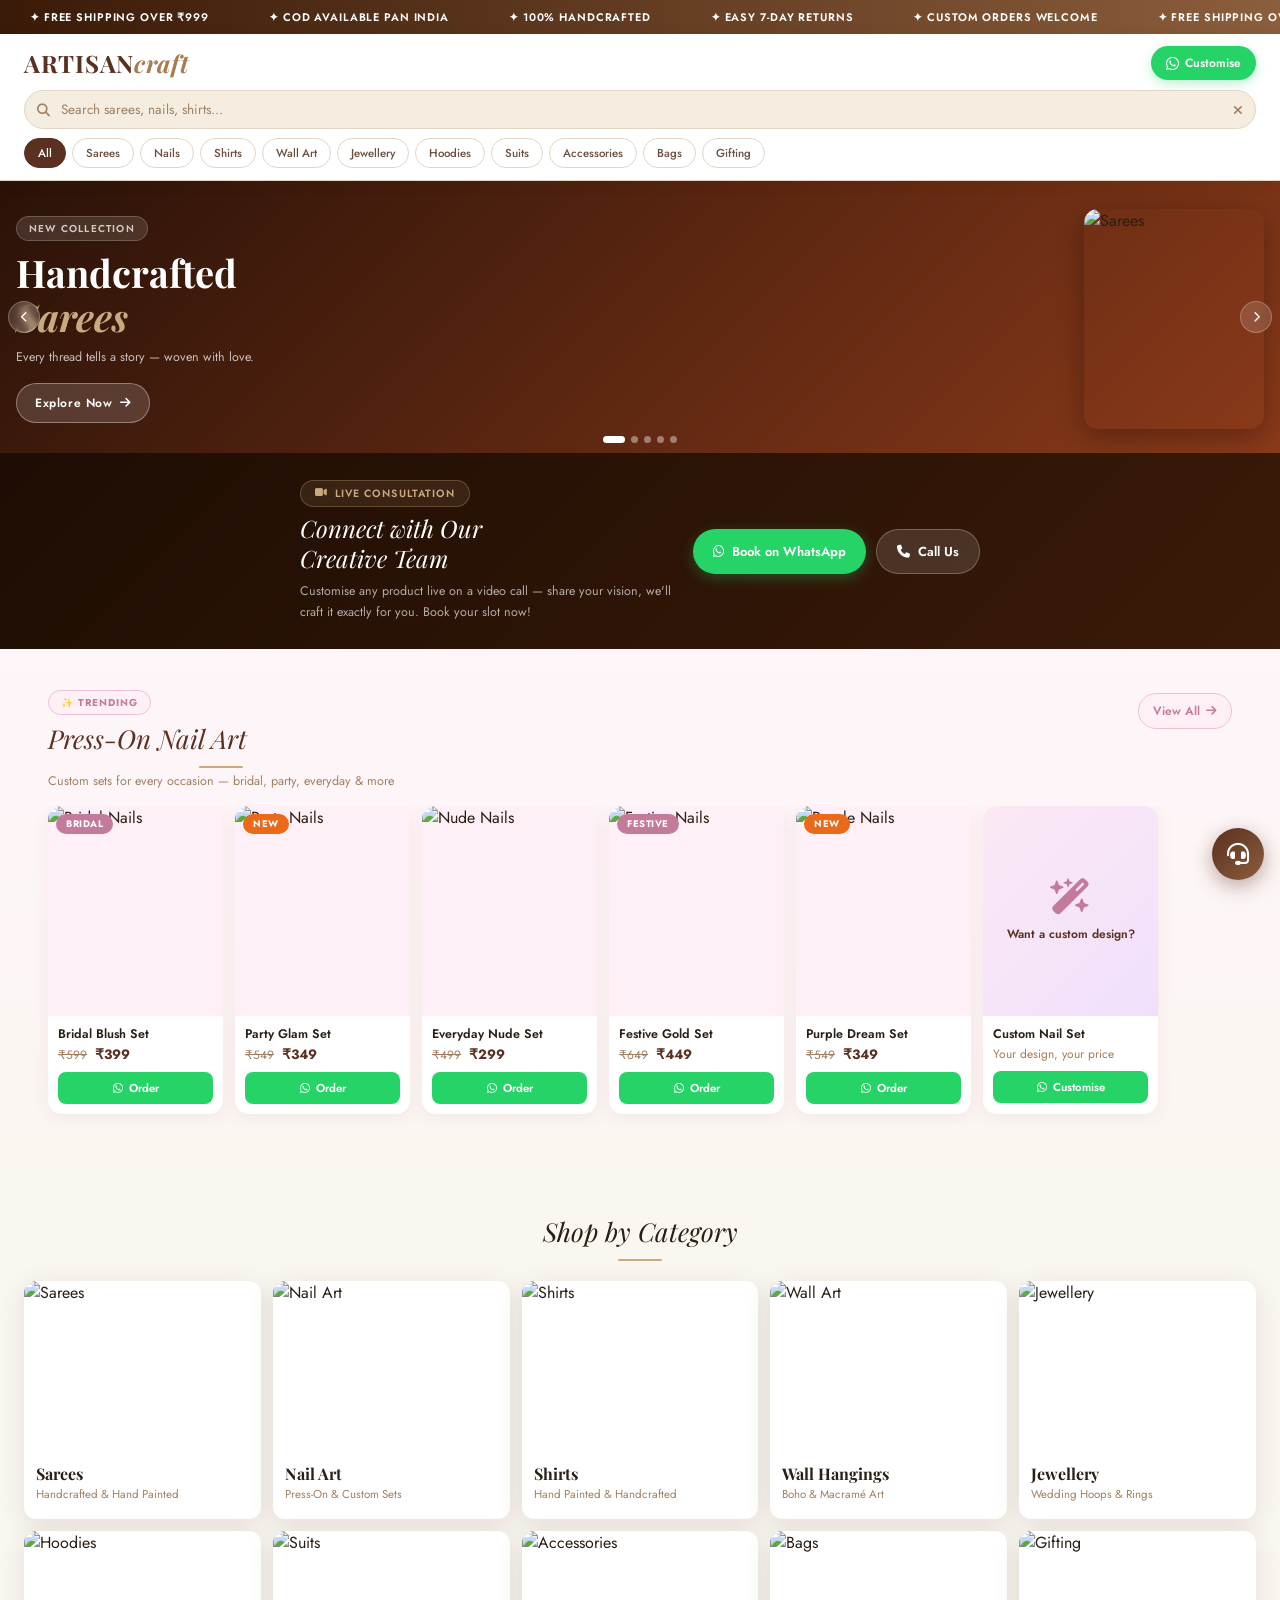
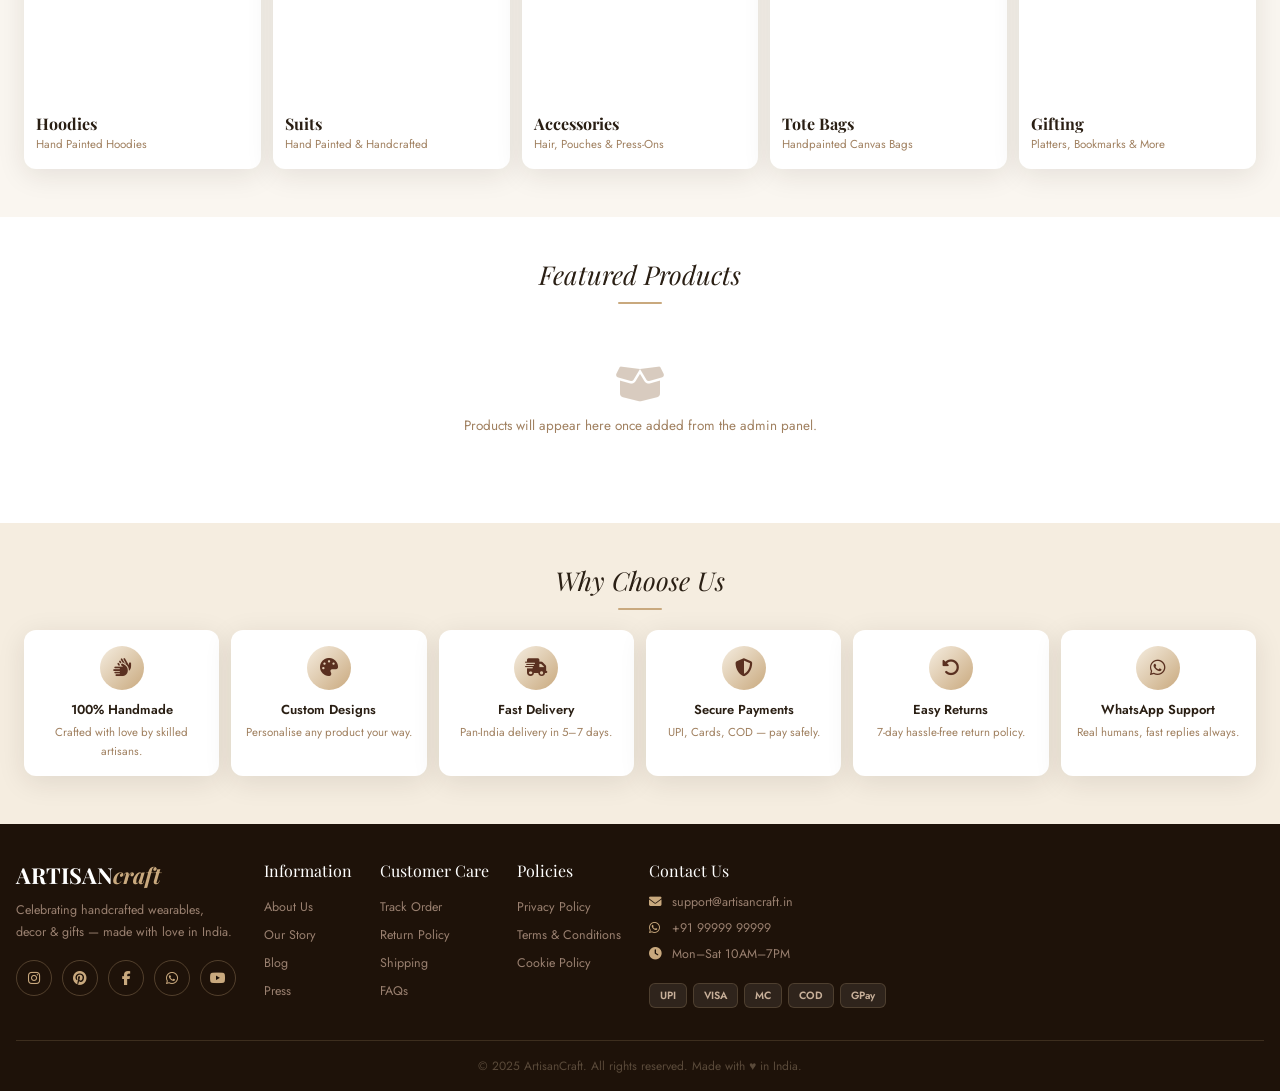
==== index.html @ 71b928df "aapka message yahan likhein" ====
<!DOCTYPE html>
<html lang="en">
<head>
  <meta charset="UTF-8"/>
  <meta name="viewport" content="width=device-width,initial-scale=1.0,maximum-scale=1.0"/>
  <title>ArtisanCraft – Handmade with Love</title>
  <link rel="stylesheet" href="style.css"/>
  <link href="https://fonts.googleapis.com/css2?family=Playfair+Display:ital,wght@0,400;0,700;1,400&family=Jost:wght@300;400;500;600&display=swap" rel="stylesheet"/>
  <link rel="stylesheet" href="https://cdnjs.cloudflare.com/ajax/libs/font-awesome/6.5.0/css/all.min.css"/>
</head>
<body>

<!-- ANNOUNCE BAR -->
<div class="announce-bar">
  <div class="ticker-track">
    <span>✦ Free Shipping Over ₹999</span>
    <span>✦ COD Available Pan India</span>
    <span>✦ 100% Handcrafted</span>
    <span>✦ Easy 7-Day Returns</span>
    <span>✦ Custom Orders Welcome</span>
    <span>✦ Free Shipping Over ₹999</span>
    <span>✦ COD Available Pan India</span>
    <span>✦ 100% Handcrafted</span>
    <span>✦ Easy 7-Day Returns</span>
    <span>✦ Custom Orders Welcome</span>
  </div>
</div>

<!-- HEADER -->
<header class="header">
  <div class="hdr-top">
    <div class="logo">ARTISAN<em>craft</em></div>
    <a href="https://wa.me/919999999999?text=Hi!+I+want+to+customise+a+product" target="_blank" class="wa-btn">
      <i class="fa-brands fa-whatsapp"></i> Customise
    </a>
  </div>
  <div class="search-wrap">
    <i class="fa-solid fa-magnifying-glass s-ico"></i>
    <input type="text" id="searchInput" placeholder="Search sarees, nails, shirts…" autocomplete="off"/>
    <i class="fa-solid fa-xmark s-clr" id="searchClear"></i>
    <div class="sugg-box" id="suggBox"></div>
  </div>
  <div class="pill-row">
    <button class="pill active" data-cat="all">All</button>
    <button class="pill" data-cat="sarees">Sarees</button>
    <button class="pill" data-cat="nails">Nails</button>
    <button class="pill" data-cat="shirts">Shirts</button>
    <button class="pill" data-cat="wall">Wall Art</button>
    <button class="pill" data-cat="jewellery">Jewellery</button>
    <button class="pill" data-cat="hoodies">Hoodies</button>
    <button class="pill" data-cat="suits">Suits</button>
    <button class="pill" data-cat="accessories">Accessories</button>
    <button class="pill" data-cat="bags">Bags</button>
    <button class="pill" data-cat="gifting">Gifting</button>
  </div>
</header>

<!-- HERO SLIDER -->
<section class="hero">
  <div class="slides" id="slidesWrap">
    <div class="slide s1">
      <div class="slide-txt">
        <span class="stag">New Collection</span>
        <h1>Handcrafted<br/><em>Sarees</em></h1>
        <p>Every thread tells a story — woven with love.</p>
        <a href="category.html?cat=sarees" class="scta">Explore Now <i class="fa-solid fa-arrow-right"></i></a>
      </div>
      <div class="slide-img">
        <img src="https://placehold.co/320x400/8b3a1a/f5ede0?text=Sarees&font=playfair" alt="Sarees"/>
      </div>
    </div>
    <div class="slide s2">
      <div class="slide-txt">
        <span class="stag">Trending Now</span>
        <h1>Press-On<br/><em>Nail Art</em></h1>
        <p>Custom nails — glam, bridal, everyday &amp; beyond.</p>
        <a href="category.html?cat=nails" class="scta">Shop Nails <i class="fa-solid fa-arrow-right"></i></a>
      </div>
      <div class="slide-img">
        <img src="https://placehold.co/320x400/c47a9a/fff0f6?text=Nail+Art&font=playfair" alt="Nail Art"/>
      </div>
    </div>
    <div class="slide s3">
      <div class="slide-txt">
        <span class="stag">Bestseller</span>
        <h1>Hand Painted<br/><em>Shirts</em></h1>
        <p>Wear your art — one-of-a-kind wearable masterpieces.</p>
        <a href="category.html?cat=shirts" class="scta">Shop Now <i class="fa-solid fa-arrow-right"></i></a>
      </div>
      <div class="slide-img">
        <img src="https://placehold.co/320x400/1a6b3a/f0ffe8?text=Shirts&font=playfair" alt="Shirts"/>
      </div>
    </div>
    <div class="slide s4">
      <div class="slide-txt">
        <span class="stag">Wall Art</span>
        <h1>Boho Wall<br/><em>Hangings</em></h1>
        <p>Transform your space with handmade magic.</p>
        <a href="category.html?cat=wall" class="scta">Discover <i class="fa-solid fa-arrow-right"></i></a>
      </div>
      <div class="slide-img">
        <img src="https://placehold.co/320x400/5a2a8a/f8f0ff?text=Wall+Art&font=playfair" alt="Wall Art"/>
      </div>
    </div>
    <div class="slide s5">
      <div class="slide-txt">
        <span class="stag">Gifting Special</span>
        <h1>Engagement<br/><em>Platters</em></h1>
        <p>Make every moment unforgettable with custom platters.</p>
        <a href="category.html?cat=gifting" class="scta">Order Now <i class="fa-solid fa-arrow-right"></i></a>
      </div>
      <div class="slide-img">
        <img src="https://placehold.co/320x400/8b6a1a/fffbe8?text=Platters&font=playfair" alt="Platters"/>
      </div>
    </div>
  </div>
  <div class="dots" id="dots"></div>
  <button class="sarr prev" onclick="moveSlide(-1)"><i class="fa-solid fa-chevron-left"></i></button>
  <button class="sarr next" onclick="moveSlide(1)"><i class="fa-solid fa-chevron-right"></i></button>
</section>

<!-- VC CONNECT SECTION -->
<section class="vc-sec">
  <div class="vc-box">
    <div class="vc-left">
      <span class="vc-tag"><i class="fa-solid fa-video"></i> Live Consultation</span>
      <h2>Connect with Our<br/>Creative Team</h2>
      <p>Customise any product live on a video call — share your vision, we'll craft it exactly for you. Book your slot now!</p>
    </div>
    <div class="vc-btns">
      <a href="https://wa.me/919999999999?text=Hi!+I+want+to+book+a+VC" target="_blank" class="vc-wa"><i class="fa-brands fa-whatsapp"></i> Book on WhatsApp</a>
      <a href="tel:+919999999999" class="vc-call"><i class="fa-solid fa-phone"></i> Call Us</a>
    </div>
  </div>
</section>

<!-- NAIL ART SECTION -->
<section class="sec nail-sec" id="nailSection">
  <div class="nail-header">
    <div>
      <span class="nail-tag">✨ Trending</span>
      <h2 class="sec-h" style="text-align:left;margin-bottom:4px">Press-On Nail Art</h2>
      <p class="nail-sub">Custom sets for every occasion — bridal, party, everyday &amp; more</p>
    </div>
    <a href="category.html?cat=nails" class="nail-viewall">View All <i class="fa-solid fa-arrow-right"></i></a>
  </div>
  <div class="nail-scroll" id="nailScroll">
    <div class="nail-card">
      <div class="nail-img-wrap">
        <img src="https://placehold.co/200x240/f7d6e8/8b1a4a?text=Bridal+Set&font=playfair" alt="Bridal Nails"/>
        <span class="nail-badge">Bridal</span>
      </div>
      <p class="nail-name">Bridal Blush Set</p>
      <p class="nail-price"><s>₹599</s> <strong>₹399</strong></p>
      <a href="https://wa.me/919999999999?text=Hi!+I+want+Bridal+Blush+Nail+Set" target="_blank" class="nail-wa-btn"><i class="fa-brands fa-whatsapp"></i> Order</a>
    </div>
    <div class="nail-card">
      <div class="nail-img-wrap">
        <img src="https://placehold.co/200x240/d6e8f7/1a4a8b?text=Party+Glam&font=playfair" alt="Party Nails"/>
        <span class="nail-badge new">New</span>
      </div>
      <p class="nail-name">Party Glam Set</p>
      <p class="nail-price"><s>₹549</s> <strong>₹349</strong></p>
      <a href="https://wa.me/919999999999?text=Hi!+I+want+Party+Glam+Nail+Set" target="_blank" class="nail-wa-btn"><i class="fa-brands fa-whatsapp"></i> Order</a>
    </div>
    <div class="nail-card">
      <div class="nail-img-wrap">
        <img src="https://placehold.co/200x240/e8f7d6/1a8b4a?text=Everyday+Nude&font=playfair" alt="Nude Nails"/>
      </div>
      <p class="nail-name">Everyday Nude Set</p>
      <p class="nail-price"><s>₹499</s> <strong>₹299</strong></p>
      <a href="https://wa.me/919999999999?text=Hi!+I+want+Everyday+Nude+Nail+Set" target="_blank" class="nail-wa-btn"><i class="fa-brands fa-whatsapp"></i> Order</a>
    </div>
    <div class="nail-card">
      <div class="nail-img-wrap">
        <img src="https://placehold.co/200x240/f7e8d6/8b4a1a?text=Festive+Set&font=playfair" alt="Festive Nails"/>
        <span class="nail-badge">Festive</span>
      </div>
      <p class="nail-name">Festive Gold Set</p>
      <p class="nail-price"><s>₹649</s> <strong>₹449</strong></p>
      <a href="https://wa.me/919999999999?text=Hi!+I+want+Festive+Gold+Nail+Set" target="_blank" class="nail-wa-btn"><i class="fa-brands fa-whatsapp"></i> Order</a>
    </div>
    <div class="nail-card">
      <div class="nail-img-wrap">
        <img src="https://placehold.co/200x240/f0d6f7/5a1a8b?text=Purple+Dream&font=playfair" alt="Purple Nails"/>
        <span class="nail-badge new">New</span>
      </div>
      <p class="nail-name">Purple Dream Set</p>
      <p class="nail-price"><s>₹549</s> <strong>₹349</strong></p>
      <a href="https://wa.me/919999999999?text=Hi!+I+want+Purple+Dream+Nail+Set" target="_blank" class="nail-wa-btn"><i class="fa-brands fa-whatsapp"></i> Order</a>
    </div>
    <div class="nail-card custom-nail">
      <div class="nail-img-wrap custom-wrap">
        <i class="fa-solid fa-wand-magic-sparkles"></i>
        <p>Want a custom design?</p>
      </div>
      <p class="nail-name">Custom Nail Set</p>
      <p class="nail-price" style="color:var(--gold-d)">Your design, your price</p>
      <a href="https://wa.me/919999999999?text=Hi!+I+want+a+custom+nail+set" target="_blank" class="nail-wa-btn"><i class="fa-brands fa-whatsapp"></i> Customise</a>
    </div>
  </div>
</section>

<!-- CATEGORY GRID -->
<section class="sec" id="catSection">
  <h2 class="sec-h">Shop by Category</h2>
  <div class="cat-grid" id="catGrid">
    <a href="category.html?cat=sarees" class="cat-card" data-cat="sarees">
      <div class="cat-img"><img src="https://placehold.co/260x320/8b3a1a/f5ede0?text=Sarees&font=playfair" alt="Sarees"/></div>
      <div class="cat-lbl"><h3>Sarees</h3><p>Handcrafted &amp; Hand Painted</p><span class="ccount" data-key="sarees"></span></div>
    </a>
    <a href="category.html?cat=nails" class="cat-card" data-cat="nails">
      <div class="cat-img"><img src="https://placehold.co/260x320/c47a9a/fff0f6?text=Nail+Art&font=playfair" alt="Nail Art"/></div>
      <div class="cat-lbl"><h3>Nail Art</h3><p>Press-On &amp; Custom Sets</p><span class="ccount" data-key="nails"></span></div>
    </a>
    <a href="category.html?cat=shirts" class="cat-card" data-cat="shirts">
      <div class="cat-img"><img src="https://placehold.co/260x320/1a6b3a/f0ffe8?text=Shirts&font=playfair" alt="Shirts"/></div>
      <div class="cat-lbl"><h3>Shirts</h3><p>Hand Painted &amp; Handcrafted</p><span class="ccount" data-key="shirts"></span></div>
    </a>
    <a href="category.html?cat=wall" class="cat-card" data-cat="wall">
      <div class="cat-img"><img src="https://placehold.co/260x320/5a2a8a/f8f0ff?text=Wall+Art&font=playfair" alt="Wall Art"/></div>
      <div class="cat-lbl"><h3>Wall Hangings</h3><p>Boho &amp; Macramé Art</p><span class="ccount" data-key="wall"></span></div>
    </a>
    <a href="category.html?cat=jewellery" class="cat-card" data-cat="jewellery">
      <div class="cat-img"><img src="https://placehold.co/260x320/8b6a1a/fffbe8?text=Jewellery&font=playfair" alt="Jewellery"/></div>
      <div class="cat-lbl"><h3>Jewellery</h3><p>Wedding Hoops &amp; Rings</p><span class="ccount" data-key="jewellery"></span></div>
    </a>
    <a href="category.html?cat=hoodies" class="cat-card" data-cat="hoodies">
      <div class="cat-img"><img src="https://placehold.co/260x320/1a2a3a/e0f0ff?text=Hoodies&font=playfair" alt="Hoodies"/></div>
      <div class="cat-lbl"><h3>Hoodies</h3><p>Hand Painted Hoodies</p><span class="ccount" data-key="hoodies"></span></div>
    </a>
    <a href="category.html?cat=suits" class="cat-card" data-cat="suits">
      <div class="cat-img"><img src="https://placehold.co/260x320/2a1a0a/fff5e0?text=Suits&font=playfair" alt="Suits"/></div>
      <div class="cat-lbl"><h3>Suits</h3><p>Hand Painted &amp; Handcrafted</p><span class="ccount" data-key="suits"></span></div>
    </a>
    <a href="category.html?cat=accessories" class="cat-card" data-cat="accessories">
      <div class="cat-img"><img src="https://placehold.co/260x320/1a3a5a/e0f0ff?text=Accessories&font=playfair" alt="Accessories"/></div>
      <div class="cat-lbl"><h3>Accessories</h3><p>Hair, Pouches &amp; Press-Ons</p><span class="ccount" data-key="accessories"></span></div>
    </a>
    <a href="category.html?cat=bags" class="cat-card" data-cat="bags">
      <div class="cat-img"><img src="https://placehold.co/260x320/3a2a1a/fff0e0?text=Tote+Bags&font=playfair" alt="Bags"/></div>
      <div class="cat-lbl"><h3>Tote Bags</h3><p>Handpainted Canvas Bags</p><span class="ccount" data-key="bags"></span></div>
    </a>
    <a href="category.html?cat=gifting" class="cat-card" data-cat="gifting">
      <div class="cat-img"><img src="https://placehold.co/260x320/5a1a1a/ffe0e0?text=Gifting&font=playfair" alt="Gifting"/></div>
      <div class="cat-lbl"><h3>Gifting</h3><p>Platters, Bookmarks &amp; More</p><span class="ccount" data-key="gifting"></span></div>
    </a>
  </div>
</section>

<!-- FEATURED PRODUCTS (admin controlled) -->
<section class="sec feat-sec">
  <h2 class="sec-h">Featured Products</h2>
  <div class="prod-grid" id="prodGrid">
    <div class="no-prod" id="noProd">
      <i class="fa-solid fa-box-open"></i>
      <p>Products will appear here once added from the admin panel.</p>
    </div>
  </div>
</section>

<!-- WHY CHOOSE US -->
<section class="sec why-sec">
  <h2 class="sec-h">Why Choose Us</h2>
  <div class="why-grid">
    <div class="why-card"><div class="wi"><i class="fa-solid fa-hands"></i></div><h4>100% Handmade</h4><p>Crafted with love by skilled artisans.</p></div>
    <div class="why-card"><div class="wi"><i class="fa-solid fa-palette"></i></div><h4>Custom Designs</h4><p>Personalise any product your way.</p></div>
    <div class="why-card"><div class="wi"><i class="fa-solid fa-truck-fast"></i></div><h4>Fast Delivery</h4><p>Pan-India delivery in 5–7 days.</p></div>
    <div class="why-card"><div class="wi"><i class="fa-solid fa-shield-halved"></i></div><h4>Secure Payments</h4><p>UPI, Cards, COD — pay safely.</p></div>
    <div class="why-card"><div class="wi"><i class="fa-solid fa-rotate-left"></i></div><h4>Easy Returns</h4><p>7-day hassle-free return policy.</p></div>
    <div class="why-card"><div class="wi"><i class="fa-brands fa-whatsapp"></i></div><h4>WhatsApp Support</h4><p>Real humans, fast replies always.</p></div>
  </div>
</section>

<!-- FOOTER -->
<footer class="footer">
  <div class="f-top">
    <div class="f-brand">
      <div class="f-logo">ARTISAN<em>craft</em></div>
      <p>Celebrating handcrafted wearables, decor &amp; gifts — made with love in India.</p>
      <div class="soc">
        <a href="#"><i class="fa-brands fa-instagram"></i></a>
        <a href="#"><i class="fa-brands fa-pinterest"></i></a>
        <a href="#"><i class="fa-brands fa-facebook-f"></i></a>
        <a href="https://wa.me/919999999999"><i class="fa-brands fa-whatsapp"></i></a>
        <a href="#"><i class="fa-brands fa-youtube"></i></a>
      </div>
    </div>
    <div class="f-col">
      <h4>Information</h4>
      <a href="#">About Us</a><a href="#">Our Story</a><a href="#">Blog</a><a href="#">Press</a>
    </div>
    <div class="f-col">
      <h4>Customer Care</h4>
      <a href="#">Track Order</a><a href="#">Return Policy</a><a href="#">Shipping</a><a href="#">FAQs</a>
    </div>
    <div class="f-col">
      <h4>Policies</h4>
      <a href="#">Privacy Policy</a><a href="#">Terms &amp; Conditions</a><a href="#">Cookie Policy</a>
    </div>
    <div class="f-col f-contact">
      <h4>Contact Us</h4>
      <p><i class="fa-solid fa-envelope"></i> support@artisancraft.in</p>
      <p><i class="fa-brands fa-whatsapp"></i> +91 99999 99999</p>
      <p><i class="fa-solid fa-clock"></i> Mon–Sat 10AM–7PM</p>
      <div class="pay-tags"><span>UPI</span><span>VISA</span><span>MC</span><span>COD</span><span>GPay</span></div>
    </div>
  </div>
  <div class="f-bot"><p>© 2025 ArtisanCraft. All rights reserved. Made with ♥ in India.</p></div>
</footer>

<!-- FLOATING CUSTOMER CARE -->
<div class="float-wrap">
  <div class="care-menu" id="careMenu">
    <a href="https://wa.me/919999999999" target="_blank" class="cm-item wa"><i class="fa-brands fa-whatsapp"></i><span>WhatsApp</span></a>
    <a href="tel:+919999999999" class="cm-item call"><i class="fa-solid fa-phone"></i><span>Call</span></a>
    <a href="mailto:support@artisancraft.in" class="cm-item mail"><i class="fa-solid fa-envelope"></i><span>Email</span></a>
  </div>
  <button class="float-btn" onclick="toggleCare()"><i class="fa-solid fa-headset" id="floatIco"></i></button>
</div>

<script src="script.js"></script>
</body>
</html>
---- style.css ----
/* ── TOKENS ── */
:root {
  --cream:#faf6f0; --warm:#f5ede0; --gold:#c9a97e; --gold-d:#a67c52;
  --brown:#8b5e3c; --brown-d:#5a3020; --text:#2a1f14; --text-m:#6b5040;
  --text-l:#a08060; --border:#e2d5c3; --wa:#25d366; --pink:#c47a9a;
  --r:12px; --sh:0 6px 28px rgba(42,31,20,.10);
  --fd:'Playfair Display',serif; --fb:'Jost',sans-serif;
}
*,*::before,*::after{box-sizing:border-box;margin:0;padding:0}
html{scroll-behavior:smooth}
body{font-family:var(--fb);background:var(--cream);color:var(--text);overflow-x:hidden}
img{display:block;width:100%;height:100%;object-fit:cover}
a{text-decoration:none;color:inherit}
button{font-family:var(--fb);cursor:pointer}

/* ── ANNOUNCE ── */
.announce-bar{
  background:linear-gradient(90deg,#3a1a08,var(--brown),var(--gold-d),#3a1a08);
  background-size:300% 100%;animation:ga 8s linear infinite;
  height:34px;overflow:hidden;display:flex;align-items:center;
}
@keyframes ga{0%{background-position:0%}100%{background-position:300%}}
.ticker-track{display:flex;white-space:nowrap;animation:tk 28s linear infinite}
.ticker-track span{color:#fff;font-size:11px;font-weight:600;letter-spacing:.08em;text-transform:uppercase;padding:0 30px;flex-shrink:0}
@keyframes tk{0%{transform:translateX(0)}100%{transform:translateX(-50%)}}

/* ── HEADER ── */
.header{background:#fff;position:sticky;top:0;z-index:200;padding:10px 14px 8px;border-bottom:1px solid var(--border);box-shadow:0 2px 14px rgba(42,31,20,.07)}
.hdr-top{display:flex;align-items:center;justify-content:space-between;margin-bottom:10px}
.logo{font-family:var(--fd);font-size:24px;font-weight:700;color:var(--brown-d);letter-spacing:.03em}
.logo em{font-style:italic;color:var(--gold-d)}
.wa-btn{display:flex;align-items:center;gap:6px;background:var(--wa);color:#fff;font-size:12px;font-weight:600;padding:8px 15px;border-radius:30px;border:none;box-shadow:0 4px 12px rgba(37,211,102,.3);transition:all .2s}
.wa-btn:hover{background:#1fb855;transform:translateY(-1px)}
.wa-btn i{font-size:15px}

/* Search */
.search-wrap{position:relative;margin-bottom:9px}
.s-ico{position:absolute;left:13px;top:50%;transform:translateY(-50%);color:var(--text-l);font-size:13px;pointer-events:none;z-index:1}
.search-wrap input{width:100%;background:var(--warm);border:1.5px solid var(--border);border-radius:30px;padding:9px 36px 9px 36px;font-family:var(--fb);font-size:13.5px;color:var(--text);outline:none;transition:border-color .2s}
.search-wrap input:focus{border-color:var(--gold)}
.search-wrap input::placeholder{color:var(--text-l)}
.s-clr{position:absolute;right:13px;top:50%;transform:translateY(-50%);color:var(--text-l);font-size:13px;cursor:pointer;display:none}
.sugg-box{position:absolute;top:calc(100% + 5px);left:0;right:0;background:#fff;border:1px solid var(--border);border-radius:var(--r);box-shadow:var(--sh);z-index:300;max-height:240px;overflow-y:auto;display:none}
.sugg-item{display:flex;align-items:center;gap:10px;padding:10px 14px;font-size:13px;cursor:pointer;border-bottom:1px solid #f5f0ea;transition:background .15s}
.sugg-item:last-child{border-bottom:none}
.sugg-item:hover{background:var(--warm)}
.sugg-item i{color:var(--gold);font-size:12px;flex-shrink:0}
.sugg-cat{font-size:10.5px;color:var(--text-l);margin-left:auto;background:var(--warm);padding:2px 8px;border-radius:10px}

/* Pills */
.pill-row{display:flex;gap:6px;overflow-x:auto;padding-bottom:2px;scrollbar-width:none}
.pill-row::-webkit-scrollbar{display:none}
.pill{flex-shrink:0;font-size:11.5px;font-weight:500;padding:6px 13px;border-radius:20px;border:1.5px solid var(--border);background:#fff;color:var(--text-m);transition:all .2s;white-space:nowrap}
.pill:hover{border-color:var(--gold);color:var(--brown)}
.pill.active{background:var(--brown-d);color:#fff;border-color:var(--brown-d)}

/* ── HERO SLIDER ── */
.hero{position:relative;overflow:hidden}
.slides{display:flex;transition:transform .55s cubic-bezier(.4,0,.2,1)}
.slide{min-width:100%;display:flex;align-items:center;padding:28px 16px 24px;gap:12px;position:relative}
.s1{background:linear-gradient(135deg,#2a1208,#8b3a1a)}
.s2{background:linear-gradient(135deg,#3a0a20,#c47a9a)}
.s3{background:linear-gradient(135deg,#0d2818,#1a6b3a)}
.s4{background:linear-gradient(135deg,#1a0d2a,#5a2a8a)}
.s5{background:linear-gradient(135deg,#1a1208,#8b6a1a)}
.slide-txt{flex:1;z-index:2}
.stag{display:inline-block;font-size:10px;font-weight:600;letter-spacing:.12em;text-transform:uppercase;color:rgba(255,255,255,.75);background:rgba(255,255,255,.12);padding:4px 12px;border-radius:20px;margin-bottom:10px;border:1px solid rgba(255,255,255,.2)}
.slide-txt h1{font-family:var(--fd);font-size:30px;font-weight:700;color:#fff;line-height:1.15;margin-bottom:9px}
.slide-txt h1 em{font-style:italic;color:var(--gold)}
.slide-txt p{font-size:12.5px;color:rgba(255,255,255,.72);line-height:1.6;margin-bottom:16px}
.scta{display:inline-flex;align-items:center;gap:7px;background:rgba(255,255,255,.15);color:#fff;font-size:12px;font-weight:600;letter-spacing:.05em;padding:10px 18px;border-radius:30px;border:1.5px solid rgba(255,255,255,.35);backdrop-filter:blur(4px);transition:all .25s}
.scta:hover{background:rgba(255,255,255,.28)}
.slide-img{width:135px;flex-shrink:0;height:168px;border-radius:14px;overflow:hidden;box-shadow:0 8px 28px rgba(0,0,0,.3)}

/* Dots & Arrows */
.dots{position:absolute;bottom:10px;left:50%;transform:translateX(-50%);display:flex;gap:6px;z-index:5}
.dot{width:7px;height:7px;border-radius:50%;background:rgba(255,255,255,.4);cursor:pointer;transition:all .3s;border:none;padding:0}
.dot.active{background:#fff;width:22px;border-radius:4px}
.sarr{position:absolute;top:50%;transform:translateY(-50%);background:rgba(255,255,255,.15);border:1px solid rgba(255,255,255,.25);color:#fff;width:32px;height:32px;border-radius:50%;display:flex;align-items:center;justify-content:center;font-size:11px;z-index:5;backdrop-filter:blur(4px);transition:all .2s}
.sarr:hover{background:rgba(255,255,255,.3)}
.sarr.prev{left:8px}
.sarr.next{right:8px}

/* ── VC SECTION ── */
.vc-sec{background:linear-gradient(135deg,#1e0d04,#3a1a08);padding:26px 16px}
.vc-box{display:flex;flex-direction:column;gap:16px;max-width:680px;margin:0 auto}
.vc-tag{display:inline-flex;align-items:center;gap:7px;font-size:10.5px;font-weight:600;letter-spacing:.1em;text-transform:uppercase;color:var(--gold);background:rgba(201,169,126,.12);padding:5px 14px;border-radius:20px;border:1px solid rgba(201,169,126,.3);margin-bottom:6px}
.vc-left h2{font-family:var(--fd);font-size:24px;color:#fff;font-weight:400;font-style:italic;line-height:1.25;margin-bottom:8px}
.vc-left p{font-size:12.5px;color:rgba(255,255,255,.65);line-height:1.7}
.vc-btns{display:flex;gap:10px;flex-wrap:wrap}
.vc-wa{display:flex;align-items:center;gap:8px;background:var(--wa);color:#fff;font-size:13px;font-weight:600;padding:12px 20px;border-radius:30px;border:none;box-shadow:0 4px 14px rgba(37,211,102,.3);transition:all .2s}
.vc-wa:hover{background:#1fb855;transform:translateY(-1px)}
.vc-call{display:flex;align-items:center;gap:8px;background:rgba(255,255,255,.12);color:#fff;font-size:13px;font-weight:600;padding:12px 20px;border-radius:30px;border:1.5px solid rgba(255,255,255,.25);transition:all .2s}
.vc-call:hover{background:rgba(255,255,255,.2)}

/* ── NAIL SECTION ── */
.nail-sec{background:linear-gradient(180deg,#fff5fa,var(--cream));padding:28px 0 28px}
.nail-sec .sec-h{color:var(--brown-d)}
.nail-header{display:flex;align-items:flex-start;justify-content:space-between;padding:0 16px;margin-bottom:16px}
.nail-tag{display:inline-block;font-size:10px;font-weight:700;letter-spacing:.1em;text-transform:uppercase;color:var(--pink);background:#fff0f6;padding:4px 12px;border-radius:20px;border:1px solid #f0c0d8;margin-bottom:6px}
.nail-sub{font-size:12.5px;color:var(--text-l);margin-top:2px}
.nail-viewall{display:flex;align-items:center;gap:6px;font-size:12px;font-weight:600;color:var(--pink);background:#fff0f6;padding:8px 14px;border-radius:20px;white-space:nowrap;margin-top:4px;border:1px solid #f0c0d8;transition:all .2s}
.nail-viewall:hover{background:#fad8ec}
.nail-scroll{display:flex;gap:12px;overflow-x:auto;padding:0 16px 10px;scrollbar-width:none}
.nail-scroll::-webkit-scrollbar{display:none}
.nail-card{flex-shrink:0;width:158px;background:#fff;border-radius:14px;overflow:hidden;box-shadow:0 3px 16px rgba(196,122,154,.12);transition:transform .25s}
.nail-card:hover{transform:translateY(-4px)}
.nail-img-wrap{position:relative;width:158px;height:190px;overflow:hidden;background:#fef0f6}
.nail-img-wrap img{width:100%;height:100%;object-fit:cover;transition:transform .4s}
.nail-card:hover .nail-img-wrap img{transform:scale(1.06)}
.nail-badge{position:absolute;top:8px;left:8px;background:var(--pink);color:#fff;font-size:9.5px;font-weight:700;padding:3px 10px;border-radius:20px;letter-spacing:.06em;text-transform:uppercase}
.nail-badge.new{background:#e86a1a}
.nail-name{font-size:12.5px;font-weight:600;color:var(--text);padding:9px 10px 2px}
.nail-price{font-size:12px;color:var(--text-l);padding:0 10px 8px}
.nail-price strong{color:var(--brown-d);font-size:13.5px;margin-left:4px}
.nail-price s{text-decoration:line-through}
.nail-wa-btn{display:flex;align-items:center;justify-content:center;gap:6px;margin:0 10px 10px;background:var(--wa);color:#fff;font-size:11.5px;font-weight:600;padding:8px 0;border-radius:8px;transition:all .2s}
.nail-wa-btn:hover{background:#1fb855}

/* Custom nail card */
.custom-nail .custom-wrap{display:flex;flex-direction:column;align-items:center;justify-content:center;background:linear-gradient(135deg,#fce8f4,#f0e0fc);gap:10px}
.custom-nail .custom-wrap i{font-size:36px;color:var(--pink)}
.custom-nail .custom-wrap p{font-size:12px;font-weight:600;color:var(--brown-d);text-align:center;padding:0 10px}

/* ── SECTIONS SHARED ── */
.sec{padding:28px 16px 32px}
.sec-h{font-family:var(--fd);font-size:26px;font-weight:400;font-style:italic;color:var(--text);text-align:center;margin-bottom:20px}
.sec-h::after{content:'';display:block;width:44px;height:2px;background:var(--gold);margin:10px auto 0;border-radius:2px}

/* ── CATEGORY GRID ── */
.cat-grid{display:grid;grid-template-columns:repeat(2,1fr);gap:12px}
.cat-card{display:block;border-radius:var(--r);overflow:hidden;background:#fff;box-shadow:var(--sh);transition:transform .25s}
.cat-card:hover{transform:translateY(-4px)}
.cat-img{height:170px;overflow:hidden}
.cat-img img{transition:transform .4s}
.cat-card:hover .cat-img img{transform:scale(1.06)}
.cat-lbl{padding:12px 12px 14px}
.cat-lbl h3{font-family:var(--fd);font-size:16px;color:var(--text);margin-bottom:2px}
.cat-lbl p{font-size:11.5px;color:var(--text-l)}
.ccount{font-size:11px;color:var(--gold-d);font-weight:600;margin-top:3px;display:block}

/* ── FEATURED PRODUCTS ── */
.feat-sec{background:#fff;padding:28px 16px 32px}
.prod-grid{display:grid;grid-template-columns:repeat(2,1fr);gap:12px}
.prod-card{background:var(--cream);border-radius:var(--r);overflow:hidden;box-shadow:var(--sh);transition:transform .25s;display:block}
.prod-card:hover{transform:translateY(-4px)}
.prod-img{height:190px;overflow:hidden;position:relative}
.prod-img img{width:100%;height:100%;object-fit:cover;transition:transform .4s}
.prod-card:hover .prod-img img{transform:scale(1.06)}
.prod-disc{position:absolute;top:8px;left:8px;background:#d4450a;color:#fff;font-size:10px;font-weight:700;padding:3px 9px;border-radius:20px}
.prod-info{padding:10px 11px 12px}
.prod-info h4{font-size:13px;font-weight:600;color:var(--text);margin-bottom:4px;white-space:nowrap;overflow:hidden;text-overflow:ellipsis}
.prod-prices{display:flex;align-items:center;gap:6px;margin-bottom:8px}
.prod-prices s{font-size:11.5px;color:var(--text-l)}
.prod-prices strong{font-size:14px;color:var(--brown-d)}
.prod-wa{display:flex;align-items:center;justify-content:center;gap:6px;background:var(--wa);color:#fff;font-size:11.5px;font-weight:600;padding:8px 0;border-radius:8px;transition:background .2s}
.prod-wa:hover{background:#1fb855}
.no-prod{grid-column:1/-1;text-align:center;padding:40px 20px;color:var(--text-l)}
.no-prod i{font-size:40px;margin-bottom:12px;display:block;opacity:.4}
.no-prod p{font-size:13.5px}

/* ── WHY CHOOSE US ── */
.why-sec{background:var(--warm)}
.why-grid{display:grid;grid-template-columns:repeat(2,1fr);gap:12px}
.why-card{background:#fff;border-radius:var(--r);padding:16px 14px;text-align:center;box-shadow:var(--sh)}
.wi{width:44px;height:44px;border-radius:50%;background:linear-gradient(135deg,var(--warm),var(--gold));display:flex;align-items:center;justify-content:center;margin:0 auto 10px;font-size:18px;color:var(--brown-d)}
.why-card h4{font-size:13px;font-weight:600;color:var(--text);margin-bottom:4px}
.why-card p{font-size:11.5px;color:var(--text-l);line-height:1.6}

/* ── FOOTER ── */
.footer{background:#1e1209;color:#c8b09a;padding:36px 16px 0}
.f-top{display:flex;flex-direction:column;gap:28px;padding-bottom:32px;border-bottom:1px solid rgba(201,169,126,.18)}
.f-logo{font-family:var(--fd);font-size:22px;font-weight:700;color:#fff;margin-bottom:10px}
.f-logo em{font-style:italic;color:var(--gold)}
.f-brand p{font-size:12.5px;color:#9a8070;line-height:1.75;margin-bottom:16px}
.soc{display:flex;gap:10px}
.soc a{width:36px;height:36px;border-radius:50%;border:1px solid rgba(201,169,126,.3);display:flex;align-items:center;justify-content:center;color:var(--gold);font-size:14px;transition:all .2s}
.soc a:hover{background:var(--gold);color:#1e1209;border-color:var(--gold)}
.f-col h4{font-family:var(--fd);font-size:16px;color:#fff;font-weight:400;margin-bottom:12px}
.f-col{display:flex;flex-direction:column;gap:0}
.f-col a{font-size:12.5px;color:#9a8070;padding:5px 0;transition:all .2s}
.f-col a:hover{color:var(--gold);padding-left:5px}
.f-contact p{font-size:12.5px;color:#9a8070;display:flex;align-items:center;gap:8px;margin-bottom:8px}
.f-contact p i{color:var(--gold);width:15px}
.pay-tags{display:flex;gap:6px;margin-top:12px;flex-wrap:wrap}
.pay-tags span{font-size:10.5px;font-weight:600;background:rgba(255,255,255,.08);color:#c8b09a;padding:4px 10px;border-radius:6px;border:1px solid rgba(201,169,126,.2)}
.f-bot{padding:16px 0;text-align:center;font-size:12px;color:#5a4a3a}

/* ── FLOAT CARE ── */
.float-wrap{position:fixed;bottom:20px;right:16px;z-index:500;display:flex;flex-direction:column;align-items:flex-end;gap:10px}
.care-menu{display:flex;flex-direction:column;gap:8px;align-items:flex-end;opacity:0;pointer-events:none;transform:translateY(10px);transition:all .3s}
.care-menu.open{opacity:1;pointer-events:all;transform:translateY(0)}
.cm-item{display:flex;align-items:center;gap:8px;font-size:12.5px;font-weight:600;padding:9px 16px;border-radius:30px;color:#fff;box-shadow:0 4px 14px rgba(0,0,0,.2);transition:transform .2s}
.cm-item:hover{transform:scale(1.04)}
.cm-item.wa{background:var(--wa)}
.cm-item.call{background:#3a7bd5}
.cm-item.mail{background:var(--brown)}
.float-btn{width:52px;height:52px;border-radius:50%;background:linear-gradient(135deg,var(--brown-d),var(--brown));color:#fff;border:none;font-size:22px;display:flex;align-items:center;justify-content:center;box-shadow:0 6px 20px rgba(90,48,32,.4);transition:all .3s}
.float-btn.open{background:linear-gradient(135deg,#555,#333)}

/* ── DESKTOP UPGRADES ── */
@media(min-width:600px){
  .cat-grid{grid-template-columns:repeat(3,1fr)}
  .prod-grid{grid-template-columns:repeat(3,1fr)}
  .why-grid{grid-template-columns:repeat(3,1fr)}
  .slide-txt h1{font-size:38px}
  .slide-img{width:180px;height:220px}
  .nail-card{width:175px}
  .nail-img-wrap{width:175px;height:210px}
}
@media(min-width:900px){
  .header{padding:12px 24px 10px}
  .vc-box{flex-direction:row;align-items:center}
  .vc-btns{flex-shrink:0}
  .cat-grid{grid-template-columns:repeat(5,1fr)}
  .prod-grid{grid-template-columns:repeat(4,1fr)}
  .why-grid{grid-template-columns:repeat(6,1fr)}
  .f-top{flex-direction:row;flex-wrap:wrap}
  .f-brand{flex:0 0 220px}
  .nail-header{padding:0 24px}
  .nail-scroll{padding:0 24px 12px}
  .sec{padding:40px 24px 48px}
  .feat-sec{padding:40px 24px 48px}
}
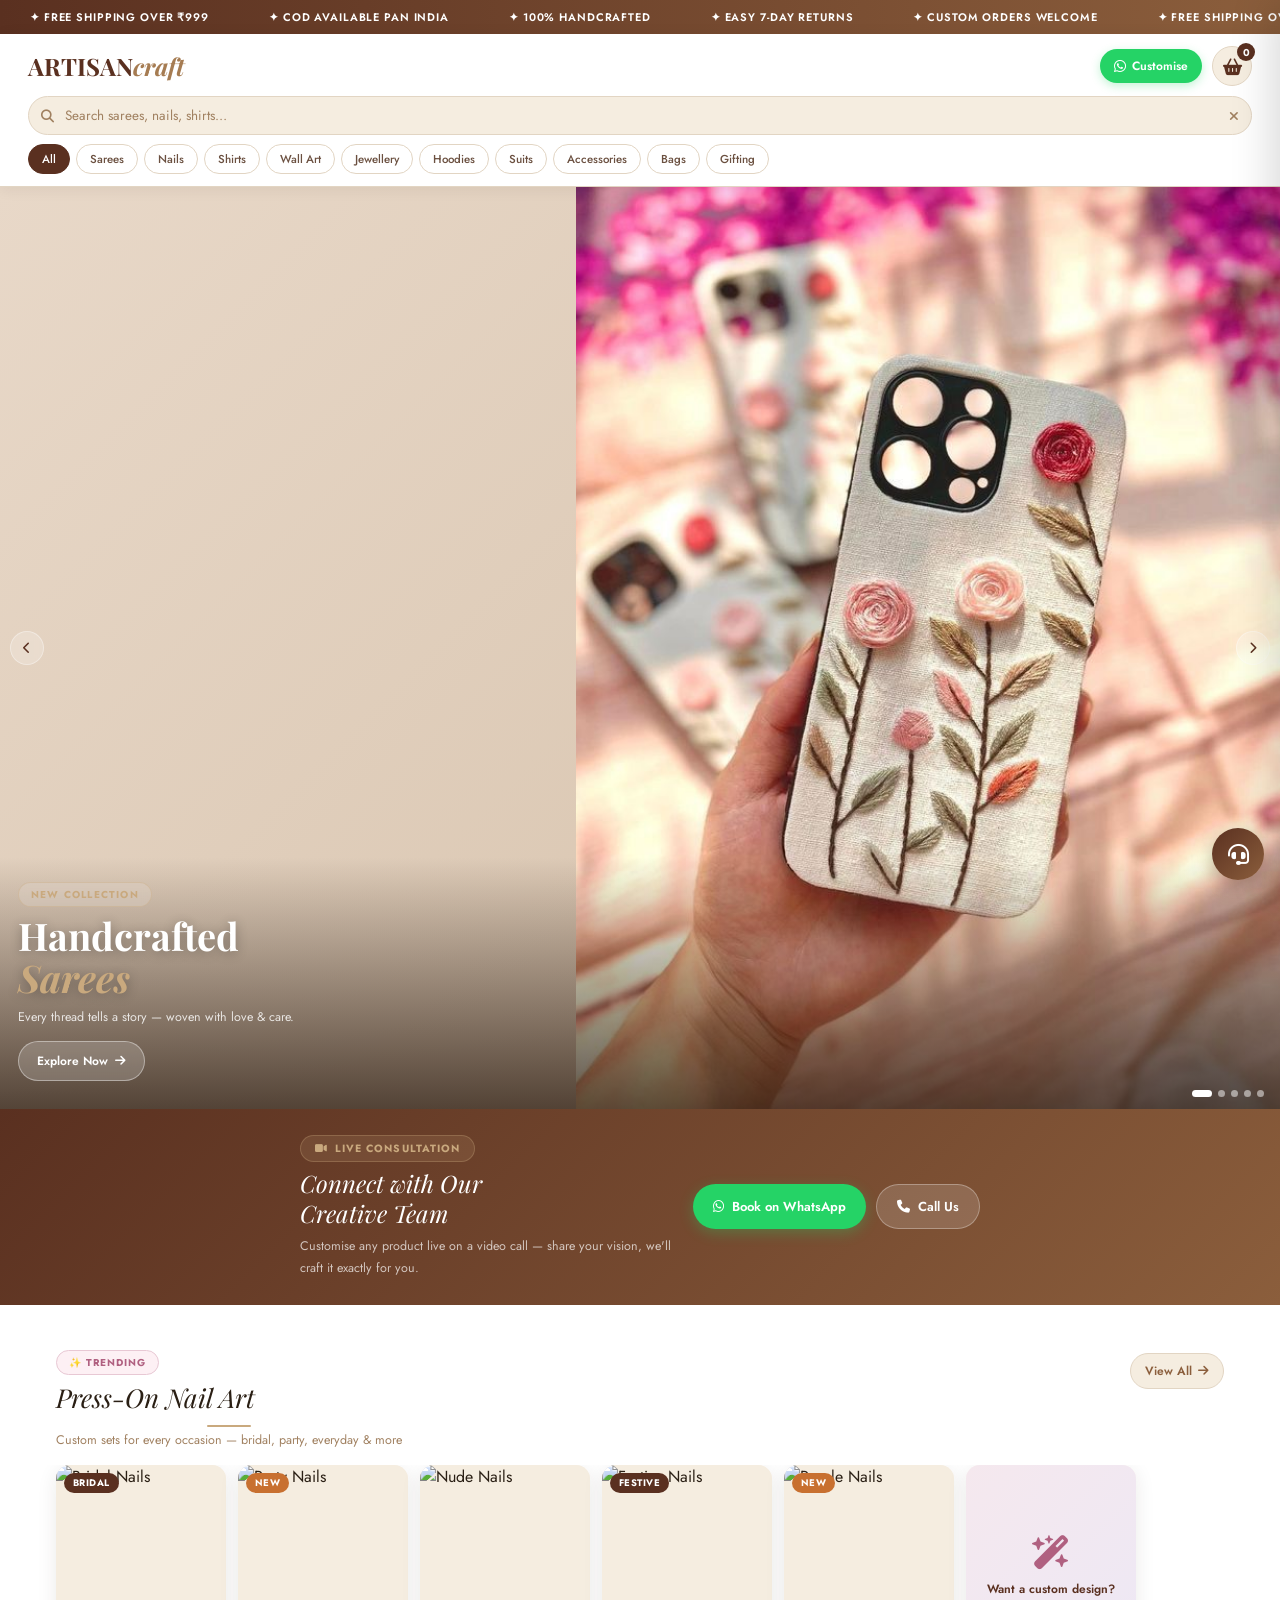
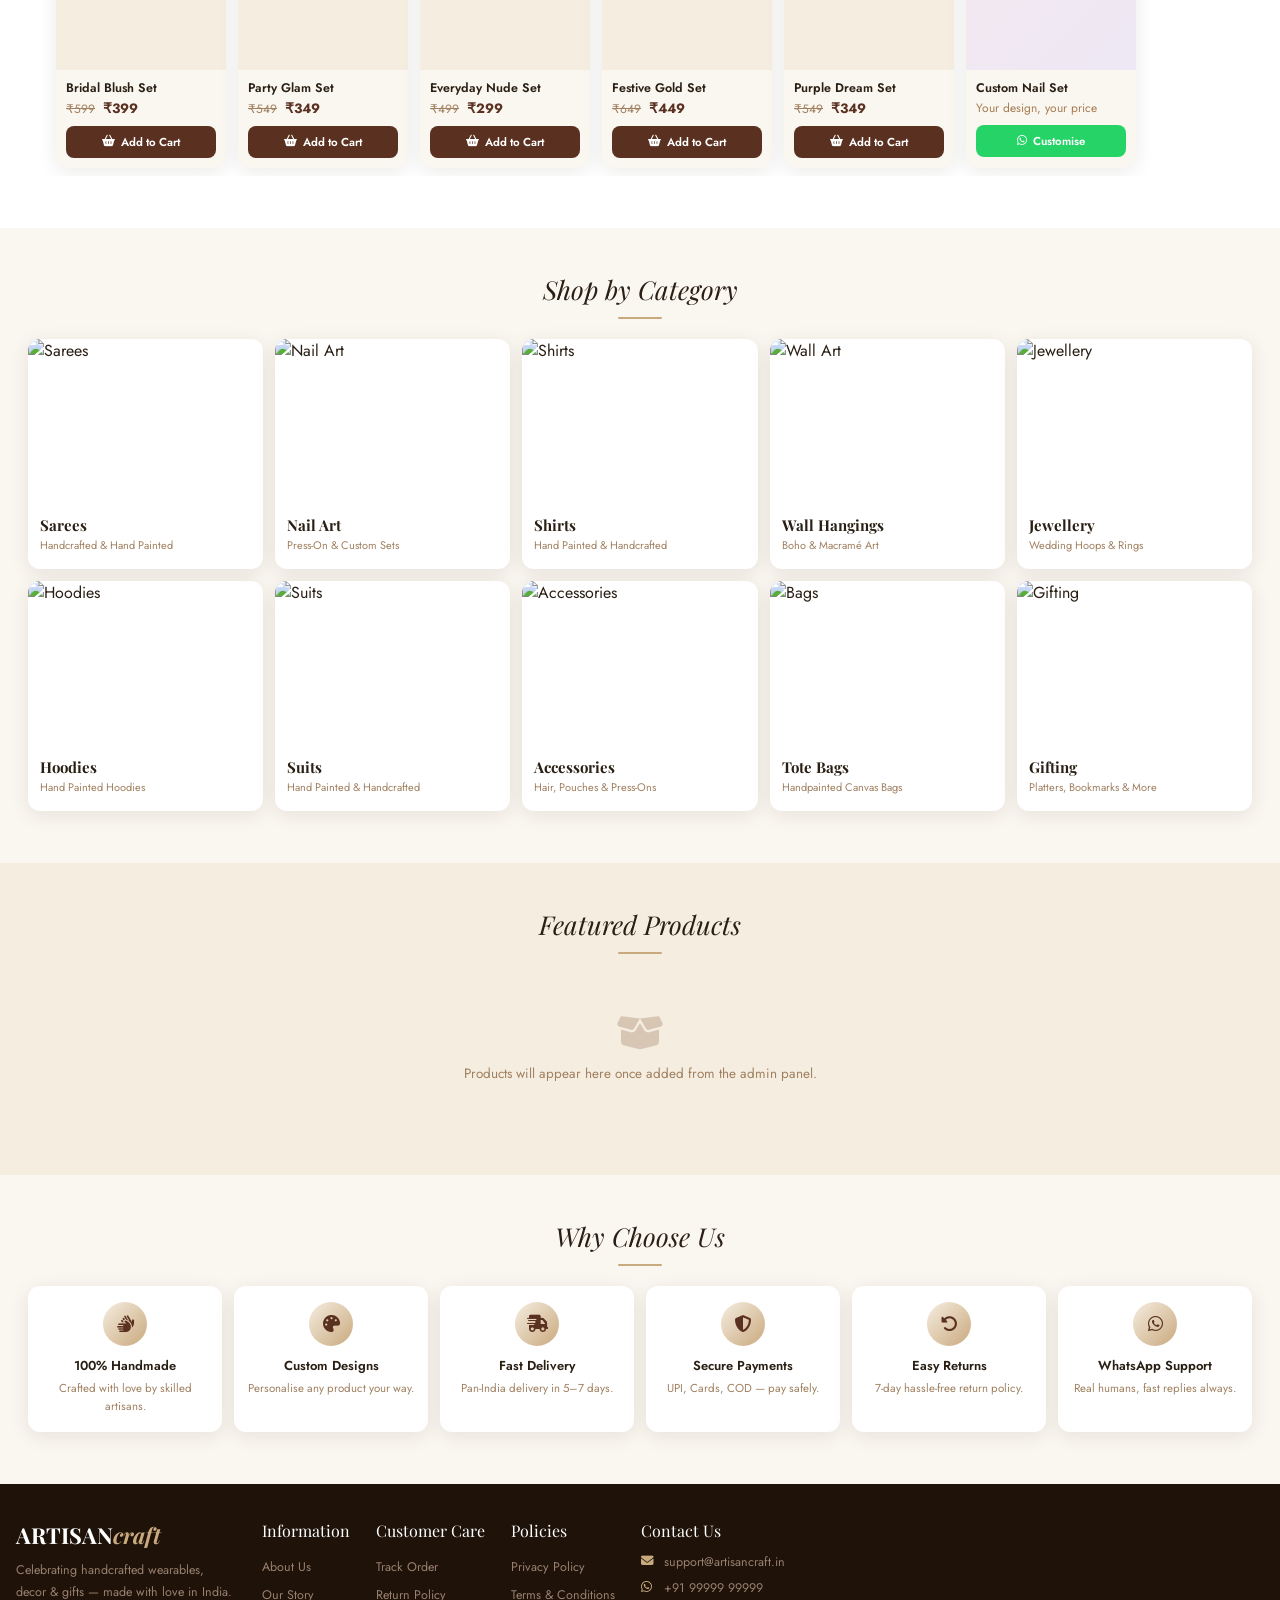
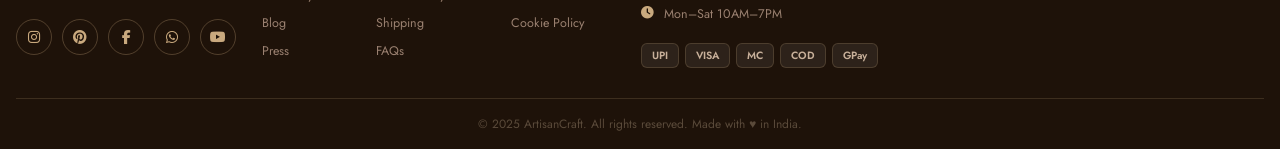
==== commit 69c4e9e7: "Initial commit - Ads Dashboard Project" ====
--- a/index.html
+++ b/index.html
@@ -4,7 +4,7 @@
   <meta charset="UTF-8"/>
   <meta name="viewport" content="width=device-width,initial-scale=1.0,maximum-scale=1.0"/>
   <title>ArtisanCraft – Handmade with Love</title>
-  <link rel="stylesheet" href="style.css"/>
+  <link rel="stylesheet" href="home.css"/>
   <link href="https://fonts.googleapis.com/css2?family=Playfair+Display:ital,wght@0,400;0,700;1,400&family=Jost:wght@300;400;500;600&display=swap" rel="stylesheet"/>
   <link rel="stylesheet" href="https://cdnjs.cloudflare.com/ajax/libs/font-awesome/6.5.0/css/all.min.css"/>
 </head>
@@ -30,9 +30,15 @@
 <header class="header">
   <div class="hdr-top">
     <div class="logo">ARTISAN<em>craft</em></div>
-    <a href="https://wa.me/919999999999?text=Hi!+I+want+to+customise+a+product" target="_blank" class="wa-btn">
-      <i class="fa-brands fa-whatsapp"></i> Customise
-    </a>
+    <div class="hdr-actions">
+      <a href="https://wa.me/919999999999?text=Hi!+I+want+to+customise+a+product" target="_blank" class="wa-btn">
+        <i class="fa-brands fa-whatsapp"></i> Customise
+      </a>
+      <button class="cart-btn" onclick="openCart()">
+        <i class="fa-solid fa-basket-shopping"></i>
+        <span class="cart-badge" id="cartBadge">0</span>
+      </button>
+    </div>
   </div>
   <div class="search-wrap">
     <i class="fa-solid fa-magnifying-glass s-ico"></i>
@@ -55,77 +61,101 @@
   </div>
 </header>
 
+<!-- CART DRAWER -->
+<div class="cart-overlay" id="cartOverlay" onclick="closeCart()"></div>
+<div class="cart-drawer" id="cartDrawer">
+  <div class="cart-hdr">
+    <h3><i class="fa-solid fa-basket-shopping"></i> Your Cart</h3>
+    <button onclick="closeCart()"><i class="fa-solid fa-xmark"></i></button>
+  </div>
+  <div class="cart-items" id="cartItems"></div>
+  <div class="cart-foot" id="cartFoot" style="display:none">
+    <div class="cart-total">
+      Total: <strong id="cartTotal">₹0</strong>
+    </div>
+    <a href="https://wa.me/919999999999" target="_blank" class="cart-wa-btn" id="cartWaBtn">
+      <i class="fa-brands fa-whatsapp"></i> Order via WhatsApp
+    </a>
+  </div>
+</div>
+
 <!-- HERO SLIDER -->
 <section class="hero">
   <div class="slides" id="slidesWrap">
+
     <div class="slide s1">
-      <div class="slide-txt">
+      <div class="slide-content">
         <span class="stag">New Collection</span>
         <h1>Handcrafted<br/><em>Sarees</em></h1>
-        <p>Every thread tells a story — woven with love.</p>
+        <p>Every thread tells a story — woven with love &amp; care.</p>
         <a href="category.html?cat=sarees" class="scta">Explore Now <i class="fa-solid fa-arrow-right"></i></a>
       </div>
       <div class="slide-img">
-        <img src="https://placehold.co/320x400/8b3a1a/f5ede0?text=Sarees&font=playfair" alt="Sarees"/>
-      </div>
-    </div>
+        <img src="phone.jpeg" alt="Sarees"/>
+      </div>
+    </div>
+
     <div class="slide s2">
-      <div class="slide-txt">
+      <div class="slide-content">
         <span class="stag">Trending Now</span>
         <h1>Press-On<br/><em>Nail Art</em></h1>
-        <p>Custom nails — glam, bridal, everyday &amp; beyond.</p>
+        <p>Custom nails — bridal, party &amp; everyday glamour.</p>
         <a href="category.html?cat=nails" class="scta">Shop Nails <i class="fa-solid fa-arrow-right"></i></a>
       </div>
       <div class="slide-img">
-        <img src="https://placehold.co/320x400/c47a9a/fff0f6?text=Nail+Art&font=playfair" alt="Nail Art"/>
-      </div>
-    </div>
+        <img src="phone.jpeg" alt="Nail Art"/>
+      </div>
+    </div>
+
     <div class="slide s3">
-      <div class="slide-txt">
+      <div class="slide-content">
         <span class="stag">Bestseller</span>
         <h1>Hand Painted<br/><em>Shirts</em></h1>
         <p>Wear your art — one-of-a-kind wearable masterpieces.</p>
         <a href="category.html?cat=shirts" class="scta">Shop Now <i class="fa-solid fa-arrow-right"></i></a>
       </div>
       <div class="slide-img">
-        <img src="https://placehold.co/320x400/1a6b3a/f0ffe8?text=Shirts&font=playfair" alt="Shirts"/>
-      </div>
-    </div>
+        <img src="https://placehold.co/380x520/d0e8d8/203a28?text=Shirts&font=playfair" alt="Shirts"/>
+      </div>
+    </div>
+
     <div class="slide s4">
-      <div class="slide-txt">
+      <div class="slide-content">
         <span class="stag">Wall Art</span>
         <h1>Boho Wall<br/><em>Hangings</em></h1>
         <p>Transform your space with handmade magic.</p>
         <a href="category.html?cat=wall" class="scta">Discover <i class="fa-solid fa-arrow-right"></i></a>
       </div>
       <div class="slide-img">
-        <img src="https://placehold.co/320x400/5a2a8a/f8f0ff?text=Wall+Art&font=playfair" alt="Wall Art"/>
-      </div>
-    </div>
+        <img src="https://placehold.co/380x520/ddd0e8/302050?text=Wall+Art&font=playfair" alt="Wall Art"/>
+      </div>
+    </div>
+
     <div class="slide s5">
-      <div class="slide-txt">
+      <div class="slide-content">
         <span class="stag">Gifting Special</span>
         <h1>Engagement<br/><em>Platters</em></h1>
         <p>Make every moment unforgettable with custom platters.</p>
         <a href="category.html?cat=gifting" class="scta">Order Now <i class="fa-solid fa-arrow-right"></i></a>
       </div>
       <div class="slide-img">
-        <img src="https://placehold.co/320x400/8b6a1a/fffbe8?text=Platters&font=playfair" alt="Platters"/>
-      </div>
-    </div>
+        <img src="https://placehold.co/380x520/e8e0d0/3a3010?text=Platters&font=playfair" alt="Platters"/>
+      </div>
+    </div>
+
   </div>
   <div class="dots" id="dots"></div>
   <button class="sarr prev" onclick="moveSlide(-1)"><i class="fa-solid fa-chevron-left"></i></button>
   <button class="sarr next" onclick="moveSlide(1)"><i class="fa-solid fa-chevron-right"></i></button>
 </section>
 
-<!-- VC CONNECT SECTION -->
+<!-- VC CONNECT -->
 <section class="vc-sec">
   <div class="vc-box">
     <div class="vc-left">
       <span class="vc-tag"><i class="fa-solid fa-video"></i> Live Consultation</span>
       <h2>Connect with Our<br/>Creative Team</h2>
-      <p>Customise any product live on a video call — share your vision, we'll craft it exactly for you. Book your slot now!</p>
+      <p>Customise any product live on a video call — share your vision, we'll craft it exactly for you.</p>
     </div>
     <div class="vc-btns">
       <a href="https://wa.me/919999999999?text=Hi!+I+want+to+book+a+VC" target="_blank" class="vc-wa"><i class="fa-brands fa-whatsapp"></i> Book on WhatsApp</a>
@@ -134,69 +164,81 @@
   </div>
 </section>
 
-<!-- NAIL ART SECTION -->
+<!-- NAIL SECTION -->
 <section class="sec nail-sec" id="nailSection">
-  <div class="nail-header">
+  <div class="nail-hdr">
     <div>
       <span class="nail-tag">✨ Trending</span>
       <h2 class="sec-h" style="text-align:left;margin-bottom:4px">Press-On Nail Art</h2>
       <p class="nail-sub">Custom sets for every occasion — bridal, party, everyday &amp; more</p>
     </div>
-    <a href="category.html?cat=nails" class="nail-viewall">View All <i class="fa-solid fa-arrow-right"></i></a>
-  </div>
-  <div class="nail-scroll" id="nailScroll">
-    <div class="nail-card">
-      <div class="nail-img-wrap">
-        <img src="https://placehold.co/200x240/f7d6e8/8b1a4a?text=Bridal+Set&font=playfair" alt="Bridal Nails"/>
-        <span class="nail-badge">Bridal</span>
+    <a href="category.html?cat=nails" class="viewall-btn">View All <i class="fa-solid fa-arrow-right"></i></a>
+  </div>
+  <div class="nail-scroll">
+    <div class="nail-card">
+      <div class="nail-img-wrap">
+        <img src="https://placehold.co/200x240/f0e0e8/5a2030?text=Bridal+Set&font=playfair" alt="Bridal Nails"/>
+        <span class="nbadge">Bridal</span>
       </div>
       <p class="nail-name">Bridal Blush Set</p>
       <p class="nail-price"><s>₹599</s> <strong>₹399</strong></p>
-      <a href="https://wa.me/919999999999?text=Hi!+I+want+Bridal+Blush+Nail+Set" target="_blank" class="nail-wa-btn"><i class="fa-brands fa-whatsapp"></i> Order</a>
-    </div>
-    <div class="nail-card">
-      <div class="nail-img-wrap">
-        <img src="https://placehold.co/200x240/d6e8f7/1a4a8b?text=Party+Glam&font=playfair" alt="Party Nails"/>
-        <span class="nail-badge new">New</span>
+      <button class="nail-atc" onclick="addToCartQuick('Bridal Blush Set','399','nails','https://placehold.co/200x240/f0e0e8/5a2030?text=Bridal+Set','')">
+        <i class="fa-solid fa-basket-shopping"></i> Add to Cart
+      </button>
+    </div>
+    <div class="nail-card">
+      <div class="nail-img-wrap">
+        <img src="https://placehold.co/200x240/e0e8f0/203050?text=Party+Glam&font=playfair" alt="Party Nails"/>
+        <span class="nbadge new">New</span>
       </div>
       <p class="nail-name">Party Glam Set</p>
       <p class="nail-price"><s>₹549</s> <strong>₹349</strong></p>
-      <a href="https://wa.me/919999999999?text=Hi!+I+want+Party+Glam+Nail+Set" target="_blank" class="nail-wa-btn"><i class="fa-brands fa-whatsapp"></i> Order</a>
-    </div>
-    <div class="nail-card">
-      <div class="nail-img-wrap">
-        <img src="https://placehold.co/200x240/e8f7d6/1a8b4a?text=Everyday+Nude&font=playfair" alt="Nude Nails"/>
+      <button class="nail-atc" onclick="addToCartQuick('Party Glam Set','349','nails','https://placehold.co/200x240/e0e8f0/203050?text=Party+Glam','')">
+        <i class="fa-solid fa-basket-shopping"></i> Add to Cart
+      </button>
+    </div>
+    <div class="nail-card">
+      <div class="nail-img-wrap">
+        <img src="https://placehold.co/200x240/e0f0e8/203820?text=Nude+Set&font=playfair" alt="Nude Nails"/>
       </div>
       <p class="nail-name">Everyday Nude Set</p>
       <p class="nail-price"><s>₹499</s> <strong>₹299</strong></p>
-      <a href="https://wa.me/919999999999?text=Hi!+I+want+Everyday+Nude+Nail+Set" target="_blank" class="nail-wa-btn"><i class="fa-brands fa-whatsapp"></i> Order</a>
-    </div>
-    <div class="nail-card">
-      <div class="nail-img-wrap">
-        <img src="https://placehold.co/200x240/f7e8d6/8b4a1a?text=Festive+Set&font=playfair" alt="Festive Nails"/>
-        <span class="nail-badge">Festive</span>
+      <button class="nail-atc" onclick="addToCartQuick('Everyday Nude Set','299','nails','https://placehold.co/200x240/e0f0e8/203820?text=Nude+Set','')">
+        <i class="fa-solid fa-basket-shopping"></i> Add to Cart
+      </button>
+    </div>
+    <div class="nail-card">
+      <div class="nail-img-wrap">
+        <img src="https://placehold.co/200x240/f0ece0/3a3010?text=Festive+Set&font=playfair" alt="Festive Nails"/>
+        <span class="nbadge">Festive</span>
       </div>
       <p class="nail-name">Festive Gold Set</p>
       <p class="nail-price"><s>₹649</s> <strong>₹449</strong></p>
-      <a href="https://wa.me/919999999999?text=Hi!+I+want+Festive+Gold+Nail+Set" target="_blank" class="nail-wa-btn"><i class="fa-brands fa-whatsapp"></i> Order</a>
-    </div>
-    <div class="nail-card">
-      <div class="nail-img-wrap">
-        <img src="https://placehold.co/200x240/f0d6f7/5a1a8b?text=Purple+Dream&font=playfair" alt="Purple Nails"/>
-        <span class="nail-badge new">New</span>
+      <button class="nail-atc" onclick="addToCartQuick('Festive Gold Set','449','nails','https://placehold.co/200x240/f0ece0/3a3010?text=Festive+Set','')">
+        <i class="fa-solid fa-basket-shopping"></i> Add to Cart
+      </button>
+    </div>
+    <div class="nail-card">
+      <div class="nail-img-wrap">
+        <img src="https://placehold.co/200x240/ece0f0/302050?text=Purple+Dream&font=playfair" alt="Purple Nails"/>
+        <span class="nbadge new">New</span>
       </div>
       <p class="nail-name">Purple Dream Set</p>
       <p class="nail-price"><s>₹549</s> <strong>₹349</strong></p>
-      <a href="https://wa.me/919999999999?text=Hi!+I+want+Purple+Dream+Nail+Set" target="_blank" class="nail-wa-btn"><i class="fa-brands fa-whatsapp"></i> Order</a>
+      <button class="nail-atc" onclick="addToCartQuick('Purple Dream Set','349','nails','https://placehold.co/200x240/ece0f0/302050?text=Purple+Dream','')">
+        <i class="fa-solid fa-basket-shopping"></i> Add to Cart
+      </button>
     </div>
     <div class="nail-card custom-nail">
-      <div class="nail-img-wrap custom-wrap">
+      <div class="nail-img-wrap cust-wrap">
         <i class="fa-solid fa-wand-magic-sparkles"></i>
         <p>Want a custom design?</p>
       </div>
       <p class="nail-name">Custom Nail Set</p>
       <p class="nail-price" style="color:var(--gold-d)">Your design, your price</p>
-      <a href="https://wa.me/919999999999?text=Hi!+I+want+a+custom+nail+set" target="_blank" class="nail-wa-btn"><i class="fa-brands fa-whatsapp"></i> Customise</a>
+      <a href="https://wa.me/919999999999?text=Hi!+I+want+a+custom+nail+set" target="_blank" class="nail-atc wa-atc">
+        <i class="fa-brands fa-whatsapp"></i> Customise
+      </a>
     </div>
   </div>
 </section>
@@ -206,49 +248,49 @@
   <h2 class="sec-h">Shop by Category</h2>
   <div class="cat-grid" id="catGrid">
     <a href="category.html?cat=sarees" class="cat-card" data-cat="sarees">
-      <div class="cat-img"><img src="https://placehold.co/260x320/8b3a1a/f5ede0?text=Sarees&font=playfair" alt="Sarees"/></div>
+      <div class="cat-img"><img src="https://placehold.co/260x300/e8d8c8/5a3020?text=Sarees&font=playfair" alt="Sarees"/></div>
       <div class="cat-lbl"><h3>Sarees</h3><p>Handcrafted &amp; Hand Painted</p><span class="ccount" data-key="sarees"></span></div>
     </a>
     <a href="category.html?cat=nails" class="cat-card" data-cat="nails">
-      <div class="cat-img"><img src="https://placehold.co/260x320/c47a9a/fff0f6?text=Nail+Art&font=playfair" alt="Nail Art"/></div>
+      <div class="cat-img"><img src="https://placehold.co/260x300/e8d0d8/5a2030?text=Nail+Art&font=playfair" alt="Nail Art"/></div>
       <div class="cat-lbl"><h3>Nail Art</h3><p>Press-On &amp; Custom Sets</p><span class="ccount" data-key="nails"></span></div>
     </a>
     <a href="category.html?cat=shirts" class="cat-card" data-cat="shirts">
-      <div class="cat-img"><img src="https://placehold.co/260x320/1a6b3a/f0ffe8?text=Shirts&font=playfair" alt="Shirts"/></div>
+      <div class="cat-img"><img src="https://placehold.co/260x300/d0e8d8/203a28?text=Shirts&font=playfair" alt="Shirts"/></div>
       <div class="cat-lbl"><h3>Shirts</h3><p>Hand Painted &amp; Handcrafted</p><span class="ccount" data-key="shirts"></span></div>
     </a>
     <a href="category.html?cat=wall" class="cat-card" data-cat="wall">
-      <div class="cat-img"><img src="https://placehold.co/260x320/5a2a8a/f8f0ff?text=Wall+Art&font=playfair" alt="Wall Art"/></div>
+      <div class="cat-img"><img src="https://placehold.co/260x300/ddd0e8/302050?text=Wall+Art&font=playfair" alt="Wall Art"/></div>
       <div class="cat-lbl"><h3>Wall Hangings</h3><p>Boho &amp; Macramé Art</p><span class="ccount" data-key="wall"></span></div>
     </a>
     <a href="category.html?cat=jewellery" class="cat-card" data-cat="jewellery">
-      <div class="cat-img"><img src="https://placehold.co/260x320/8b6a1a/fffbe8?text=Jewellery&font=playfair" alt="Jewellery"/></div>
+      <div class="cat-img"><img src="https://placehold.co/260x300/e8e4d0/3a3010?text=Jewellery&font=playfair" alt="Jewellery"/></div>
       <div class="cat-lbl"><h3>Jewellery</h3><p>Wedding Hoops &amp; Rings</p><span class="ccount" data-key="jewellery"></span></div>
     </a>
     <a href="category.html?cat=hoodies" class="cat-card" data-cat="hoodies">
-      <div class="cat-img"><img src="https://placehold.co/260x320/1a2a3a/e0f0ff?text=Hoodies&font=playfair" alt="Hoodies"/></div>
+      <div class="cat-img"><img src="https://placehold.co/260x300/d0dce8/203040?text=Hoodies&font=playfair" alt="Hoodies"/></div>
       <div class="cat-lbl"><h3>Hoodies</h3><p>Hand Painted Hoodies</p><span class="ccount" data-key="hoodies"></span></div>
     </a>
     <a href="category.html?cat=suits" class="cat-card" data-cat="suits">
-      <div class="cat-img"><img src="https://placehold.co/260x320/2a1a0a/fff5e0?text=Suits&font=playfair" alt="Suits"/></div>
+      <div class="cat-img"><img src="https://placehold.co/260x300/e8e0d8/3a2a18?text=Suits&font=playfair" alt="Suits"/></div>
       <div class="cat-lbl"><h3>Suits</h3><p>Hand Painted &amp; Handcrafted</p><span class="ccount" data-key="suits"></span></div>
     </a>
     <a href="category.html?cat=accessories" class="cat-card" data-cat="accessories">
-      <div class="cat-img"><img src="https://placehold.co/260x320/1a3a5a/e0f0ff?text=Accessories&font=playfair" alt="Accessories"/></div>
+      <div class="cat-img"><img src="https://placehold.co/260x300/d8e8e0/203028?text=Accessories&font=playfair" alt="Accessories"/></div>
       <div class="cat-lbl"><h3>Accessories</h3><p>Hair, Pouches &amp; Press-Ons</p><span class="ccount" data-key="accessories"></span></div>
     </a>
     <a href="category.html?cat=bags" class="cat-card" data-cat="bags">
-      <div class="cat-img"><img src="https://placehold.co/260x320/3a2a1a/fff0e0?text=Tote+Bags&font=playfair" alt="Bags"/></div>
+      <div class="cat-img"><img src="https://placehold.co/260x300/e8dcd0/3a2818?text=Tote+Bags&font=playfair" alt="Bags"/></div>
       <div class="cat-lbl"><h3>Tote Bags</h3><p>Handpainted Canvas Bags</p><span class="ccount" data-key="bags"></span></div>
     </a>
     <a href="category.html?cat=gifting" class="cat-card" data-cat="gifting">
-      <div class="cat-img"><img src="https://placehold.co/260x320/5a1a1a/ffe0e0?text=Gifting&font=playfair" alt="Gifting"/></div>
+      <div class="cat-img"><img src="https://placehold.co/260x300/e8d8d8/3a1818?text=Gifting&font=playfair" alt="Gifting"/></div>
       <div class="cat-lbl"><h3>Gifting</h3><p>Platters, Bookmarks &amp; More</p><span class="ccount" data-key="gifting"></span></div>
     </a>
   </div>
 </section>
 
-<!-- FEATURED PRODUCTS (admin controlled) -->
+<!-- FEATURED PRODUCTS -->
 <section class="sec feat-sec">
   <h2 class="sec-h">Featured Products</h2>
   <div class="prod-grid" id="prodGrid">
@@ -286,18 +328,9 @@
         <a href="#"><i class="fa-brands fa-youtube"></i></a>
       </div>
     </div>
-    <div class="f-col">
-      <h4>Information</h4>
-      <a href="#">About Us</a><a href="#">Our Story</a><a href="#">Blog</a><a href="#">Press</a>
-    </div>
-    <div class="f-col">
-      <h4>Customer Care</h4>
-      <a href="#">Track Order</a><a href="#">Return Policy</a><a href="#">Shipping</a><a href="#">FAQs</a>
-    </div>
-    <div class="f-col">
-      <h4>Policies</h4>
-      <a href="#">Privacy Policy</a><a href="#">Terms &amp; Conditions</a><a href="#">Cookie Policy</a>
-    </div>
+    <div class="f-col"><h4>Information</h4><a href="#">About Us</a><a href="#">Our Story</a><a href="#">Blog</a><a href="#">Press</a></div>
+    <div class="f-col"><h4>Customer Care</h4><a href="#">Track Order</a><a href="#">Return Policy</a><a href="#">Shipping</a><a href="#">FAQs</a></div>
+    <div class="f-col"><h4>Policies</h4><a href="#">Privacy Policy</a><a href="#">Terms &amp; Conditions</a><a href="#">Cookie Policy</a></div>
     <div class="f-col f-contact">
       <h4>Contact Us</h4>
       <p><i class="fa-solid fa-envelope"></i> support@artisancraft.in</p>
@@ -309,7 +342,7 @@
   <div class="f-bot"><p>© 2025 ArtisanCraft. All rights reserved. Made with ♥ in India.</p></div>
 </footer>
 
-<!-- FLOATING CUSTOMER CARE -->
+<!-- FLOATING CARE -->
 <div class="float-wrap">
   <div class="care-menu" id="careMenu">
     <a href="https://wa.me/919999999999" target="_blank" class="cm-item wa"><i class="fa-brands fa-whatsapp"></i><span>WhatsApp</span></a>
@@ -319,6 +352,6 @@
   <button class="float-btn" onclick="toggleCare()"><i class="fa-solid fa-headset" id="floatIco"></i></button>
 </div>
 
-<script src="script.js"></script>
+<script src="home.js"></script>
 </body>
 </html>
--- a/home.css
+++ b/home.css
@@ -0,0 +1,258 @@
+:root{
+  --cream:#faf6f0;--warm:#f5ede0;--gold:#c9a97e;--gold-d:#a67c52;
+  --brown:#8b5e3c;--brown-d:#5a3020;--text:#2a1f14;--text-m:#6b5040;
+  --text-l:#a08060;--border:#e2d5c3;--wa:#25d366;--pink:#b06080;
+  --r:12px;--sh:0 4px 20px rgba(42,31,20,.09);
+  --fd:'Playfair Display',serif;--fb:'Jost',sans-serif;
+}
+*,*::before,*::after{box-sizing:border-box;margin:0;padding:0}
+html{scroll-behavior:smooth}
+body{font-family:var(--fb);background:var(--cream);color:var(--text);overflow-x:hidden}
+img{display:block;width:100%;height:100%;object-fit:cover}
+a{text-decoration:none;color:inherit}
+button{font-family:var(--fb);cursor:pointer;border:none}
+
+/* ANNOUNCE */
+.announce-bar{background:linear-gradient(90deg,var(--brown-d),var(--brown),var(--gold-d),var(--brown-d));background-size:300% 100%;animation:ga 8s linear infinite;height:34px;overflow:hidden;display:flex;align-items:center}
+@keyframes ga{0%{background-position:0%}100%{background-position:300%}}
+.ticker-track{display:flex;white-space:nowrap;animation:tk 28s linear infinite}
+.ticker-track span{color:#fff;font-size:11px;font-weight:600;letter-spacing:.08em;text-transform:uppercase;padding:0 30px;flex-shrink:0}
+@keyframes tk{0%{transform:translateX(0)}100%{transform:translateX(-50%)}}
+
+/* HEADER */
+.header{background:#fff;position:sticky;top:0;z-index:200;padding:10px 14px 8px;border-bottom:1px solid var(--border);box-shadow:0 2px 14px rgba(42,31,20,.07)}
+.hdr-top{display:flex;align-items:center;justify-content:space-between;margin-bottom:10px}
+.logo{font-family:var(--fd);font-size:24px;font-weight:700;color:var(--brown-d)}
+.logo em{font-style:italic;color:var(--gold-d)}
+.hdr-actions{display:flex;align-items:center;gap:10px}
+.wa-btn{display:flex;align-items:center;gap:6px;background:var(--wa);color:#fff;font-size:12px;font-weight:600;padding:8px 14px;border-radius:30px;box-shadow:0 3px 10px rgba(37,211,102,.28);transition:all .2s}
+.wa-btn:hover{background:#1fb855}
+.wa-btn i{font-size:14px}
+.cart-btn{position:relative;background:var(--warm);border:1.5px solid var(--border);width:40px;height:40px;border-radius:50%;display:flex;align-items:center;justify-content:center;font-size:17px;color:var(--brown-d);transition:all .2s}
+.cart-btn:hover{background:var(--border)}
+.cart-badge{position:absolute;top:-4px;right:-4px;background:var(--brown-d);color:#fff;font-size:10px;font-weight:700;width:18px;height:18px;border-radius:50%;display:flex;align-items:center;justify-content:center;font-family:var(--fb)}
+
+/* Search */
+.search-wrap{position:relative;margin-bottom:9px}
+.s-ico{position:absolute;left:13px;top:50%;transform:translateY(-50%);color:var(--text-l);font-size:13px;pointer-events:none;z-index:1}
+.search-wrap input{width:100%;background:var(--warm);border:1.5px solid var(--border);border-radius:30px;padding:9px 36px;font-family:var(--fb);font-size:13.5px;color:var(--text);outline:none;transition:border-color .2s}
+.search-wrap input:focus{border-color:var(--gold)}
+.search-wrap input::placeholder{color:var(--text-l)}
+.s-clr{position:absolute;right:13px;top:50%;transform:translateY(-50%);color:var(--text-l);font-size:13px;cursor:pointer;display:none}
+.sugg-box{position:absolute;top:calc(100% + 5px);left:0;right:0;background:#fff;border:1px solid var(--border);border-radius:var(--r);box-shadow:var(--sh);z-index:300;max-height:240px;overflow-y:auto;display:none}
+.sugg-item{display:flex;align-items:center;gap:10px;padding:10px 14px;font-size:13px;cursor:pointer;border-bottom:1px solid #f5f0ea;transition:background .15s}
+.sugg-item:hover{background:var(--warm)}
+.sugg-item i{color:var(--gold);font-size:12px;flex-shrink:0}
+.sugg-cat{font-size:10.5px;color:var(--text-l);margin-left:auto;background:var(--warm);padding:2px 8px;border-radius:10px}
+
+/* Pills */
+.pill-row{display:flex;gap:6px;overflow-x:auto;padding-bottom:2px;scrollbar-width:none}
+.pill-row::-webkit-scrollbar{display:none}
+.pill{flex-shrink:0;font-size:11.5px;font-weight:500;padding:6px 13px;border-radius:20px;border:1.5px solid var(--border);background:#fff;color:var(--text-m);transition:all .2s;white-space:nowrap}
+.pill:hover{border-color:var(--gold);color:var(--brown)}
+.pill.active{background:var(--brown-d);color:#fff;border-color:var(--brown-d)}
+
+/* CART DRAWER */
+.cart-overlay{position:fixed;inset:0;background:rgba(0,0,0,.4);z-index:400;opacity:0;pointer-events:none;transition:opacity .3s;backdrop-filter:blur(2px)}
+.cart-overlay.open{opacity:1;pointer-events:all}
+.cart-drawer{position:fixed;top:0;right:0;width:320px;max-width:100vw;height:100%;background:#fff;z-index:500;transform:translateX(100%);transition:transform .35s cubic-bezier(.4,0,.2,1);display:flex;flex-direction:column;box-shadow:-8px 0 40px rgba(0,0,0,.15)}
+.cart-drawer.open{transform:translateX(0)}
+.cart-hdr{display:flex;align-items:center;justify-content:space-between;padding:18px 16px;border-bottom:1px solid var(--border)}
+.cart-hdr h3{font-family:var(--fd);font-size:18px;font-weight:400;display:flex;align-items:center;gap:8px;color:var(--brown-d)}
+.cart-hdr button{background:none;border:none;font-size:20px;color:var(--text-l);cursor:pointer;padding:4px}
+.cart-items{flex:1;overflow-y:auto;padding:12px 16px}
+.cart-empty{text-align:center;padding:48px 20px;color:var(--text-l)}
+.cart-empty i{font-size:40px;opacity:.3;display:block;margin-bottom:12px}
+.cart-item{display:flex;gap:12px;padding:12px 0;border-bottom:1px solid #f5f0ea;align-items:center}
+.cart-item-img{width:60px;height:60px;border-radius:8px;overflow:hidden;flex-shrink:0;background:var(--warm);cursor:pointer}
+.cart-item-img:hover{opacity:.85}
+.cart-item-info{flex:1;min-width:0}
+.cart-item-name{font-size:13px;font-weight:600;color:var(--text);white-space:nowrap;overflow:hidden;text-overflow:ellipsis;cursor:pointer}
+.cart-item-name:hover{color:var(--brown)}
+.cart-item-cat{font-size:11px;color:var(--text-l);margin-bottom:4px}
+.cart-item-price{font-size:13.5px;font-weight:600;color:var(--brown-d)}
+.cart-item-qty{display:flex;align-items:center;gap:0;border:1px solid var(--border);border-radius:8px;overflow:hidden;margin-top:6px;width:fit-content}
+.cart-item-qty button{width:28px;height:26px;background:var(--warm);border:none;font-size:16px;color:var(--brown);cursor:pointer}
+.cart-item-qty span{width:30px;text-align:center;font-size:13px;font-weight:600}
+.cart-item-del{background:none;border:none;font-size:15px;color:#ccc;cursor:pointer;padding:4px;transition:color .2s}
+.cart-item-del:hover{color:#e05050}
+.cart-foot{padding:14px 16px;border-top:1px solid var(--border)}
+.cart-total{display:flex;justify-content:space-between;font-size:14px;font-weight:600;margin-bottom:12px;color:var(--text)}
+.cart-total strong{font-size:18px;color:var(--brown-d)}
+.cart-wa-btn{display:flex;align-items:center;justify-content:center;gap:8px;background:var(--wa);color:#fff;font-size:14px;font-weight:600;padding:13px;border-radius:var(--r);width:100%;transition:background .2s}
+.cart-wa-btn:hover{background:#1fb855}
+
+/* HERO */
+.hero{position:relative;overflow:hidden;background:var(--warm)}
+.slides{display:flex;transition:transform .55s cubic-bezier(.4,0,.2,1)}
+.slide{min-width:100%;display:flex;align-items:flex-end;position:relative;overflow:hidden;min-height:72vw;max-height:520px}
+.s1{background:linear-gradient(135deg,#e8d8c8,#d4bfa8)}
+.s2{background:linear-gradient(135deg,#e8d0d8,#d4b8c4)}
+.s3{background:linear-gradient(135deg,#d0e8d8,#b8d4c0)}
+.s4{background:linear-gradient(135deg,#ddd0e8,#c8b8d4)}
+.s5{background:linear-gradient(135deg,#e8e0d0,#d4ccb8)}
+.slide-content{position:absolute;bottom:0;left:0;right:0;padding:24px 18px 28px;background:linear-gradient(to top,rgba(30,15,5,.72) 0%,rgba(30,15,5,.0) 100%);z-index:2}
+.stag{display:inline-block;font-size:10px;font-weight:700;letter-spacing:.12em;text-transform:uppercase;color:var(--gold);background:rgba(255,255,255,.15);padding:4px 12px;border-radius:20px;margin-bottom:8px;border:1px solid rgba(201,169,126,.4);backdrop-filter:blur(4px)}
+.slide-content h1{font-family:var(--fd);font-size:32px;font-weight:700;color:#fff;line-height:1.1;margin-bottom:8px;text-shadow:0 2px 12px rgba(0,0,0,.3)}
+.slide-content h1 em{font-style:italic;color:var(--gold)}
+.slide-content p{font-size:12.5px;color:rgba(255,255,255,.82);line-height:1.6;margin-bottom:14px}
+.scta{display:inline-flex;align-items:center;gap:7px;background:rgba(255,255,255,.18);color:#fff;font-size:12px;font-weight:600;padding:10px 18px;border-radius:30px;border:1.5px solid rgba(255,255,255,.4);backdrop-filter:blur(6px);transition:all .25s}
+.scta:hover{background:rgba(255,255,255,.30)}
+.slide-img{position:absolute;right:0;top:0;bottom:0;width:55%;z-index:1}
+.slide-img img{width:100%;height:100%;object-fit:cover;object-position:center top}
+
+.dots{position:absolute;bottom:12px;right:16px;display:flex;gap:6px;z-index:5}
+.dot{width:7px;height:7px;border-radius:50%;background:rgba(255,255,255,.5);cursor:pointer;transition:all .3s;border:none;padding:0}
+.dot.active{background:#fff;width:20px;border-radius:4px}
+.sarr{position:absolute;top:50%;transform:translateY(-50%);background:rgba(255,255,255,.22);border:1px solid rgba(255,255,255,.35);color:var(--brown-d);width:34px;height:34px;border-radius:50%;display:flex;align-items:center;justify-content:center;font-size:12px;z-index:5;backdrop-filter:blur(4px);transition:all .2s}
+.sarr:hover{background:rgba(255,255,255,.45)}
+.sarr.prev{left:10px}
+.sarr.next{right:10px}
+
+/* VC SECTION */
+.vc-sec{background:linear-gradient(135deg,var(--brown-d),var(--brown));padding:26px 16px}
+.vc-box{display:flex;flex-direction:column;gap:16px;max-width:680px;margin:0 auto}
+.vc-tag{display:inline-flex;align-items:center;gap:7px;font-size:10.5px;font-weight:700;letter-spacing:.1em;text-transform:uppercase;color:var(--gold);background:rgba(201,169,126,.15);padding:5px 14px;border-radius:20px;border:1px solid rgba(201,169,126,.3);margin-bottom:6px}
+.vc-left h2{font-family:var(--fd);font-size:24px;color:#fff;font-weight:400;font-style:italic;line-height:1.25;margin-bottom:8px}
+.vc-left p{font-size:12.5px;color:rgba(255,255,255,.7);line-height:1.7}
+.vc-btns{display:flex;gap:10px;flex-wrap:wrap}
+.vc-wa{display:flex;align-items:center;gap:8px;background:var(--wa);color:#fff;font-size:13px;font-weight:600;padding:12px 20px;border-radius:30px;box-shadow:0 4px 14px rgba(37,211,102,.3);transition:all .2s}
+.vc-wa:hover{background:#1fb855}
+.vc-call{display:flex;align-items:center;gap:8px;background:rgba(255,255,255,.15);color:#fff;font-size:13px;font-weight:600;padding:12px 20px;border-radius:30px;border:1.5px solid rgba(255,255,255,.3);transition:all .2s}
+.vc-call:hover{background:rgba(255,255,255,.25)}
+
+/* NAIL SECTION */
+.nail-sec{background:#fff;padding:28px 0 28px}
+.nail-hdr{display:flex;align-items:flex-start;justify-content:space-between;padding:0 16px;margin-bottom:16px}
+.nail-tag{display:inline-block;font-size:10px;font-weight:700;letter-spacing:.1em;text-transform:uppercase;color:var(--pink);background:#fdf0f4;padding:4px 12px;border-radius:20px;border:1px solid #e8c8d4;margin-bottom:5px}
+.nail-sub{font-size:12.5px;color:var(--text-l)}
+.viewall-btn{display:flex;align-items:center;gap:6px;font-size:12px;font-weight:600;color:var(--brown);background:var(--warm);padding:8px 14px;border-radius:20px;white-space:nowrap;margin-top:4px;border:1px solid var(--border);transition:all .2s}
+.viewall-btn:hover{background:var(--border)}
+.nail-scroll{display:flex;gap:12px;overflow-x:auto;padding:0 16px 8px;scrollbar-width:none}
+.nail-scroll::-webkit-scrollbar{display:none}
+.nail-card{flex-shrink:0;width:155px;background:var(--cream);border-radius:14px;overflow:hidden;box-shadow:var(--sh);transition:transform .25s}
+.nail-card:hover{transform:translateY(-4px)}
+.nail-img-wrap{position:relative;width:155px;height:185px;overflow:hidden;background:var(--warm)}
+.nail-img-wrap img{width:100%;height:100%;object-fit:cover;transition:transform .4s}
+.nail-card:hover .nail-img-wrap img{transform:scale(1.06)}
+.nbadge{position:absolute;top:8px;left:8px;background:var(--brown-d);color:#fff;font-size:9.5px;font-weight:700;padding:3px 9px;border-radius:20px;letter-spacing:.05em;text-transform:uppercase}
+.nbadge.new{background:#c87030}
+.nail-name{font-size:12.5px;font-weight:600;color:var(--text);padding:9px 10px 2px}
+.nail-price{font-size:12px;color:var(--text-l);padding:0 10px 8px}
+.nail-price strong{color:var(--brown-d);font-size:13.5px;margin-left:4px}
+.nail-price s{text-decoration:line-through}
+.nail-atc{display:flex;align-items:center;justify-content:center;gap:6px;margin:0 10px 10px;background:var(--brown-d);color:#fff;font-size:11.5px;font-weight:600;padding:8px 0;border-radius:8px;border:none;width:calc(100% - 20px);cursor:pointer;transition:all .2s}
+.nail-atc:hover{background:var(--brown)}
+.nail-atc.wa-atc{background:var(--wa)}
+.nail-atc.wa-atc:hover{background:#1fb855}
+.nail-atc.added{background:#2a7a4a}
+.custom-nail .cust-wrap{display:flex;flex-direction:column;align-items:center;justify-content:center;background:linear-gradient(135deg,#f5e8ee,#ede8f5);gap:10px}
+.custom-nail .cust-wrap i{font-size:34px;color:var(--pink)}
+.custom-nail .cust-wrap p{font-size:12px;font-weight:600;color:var(--brown-d);text-align:center;padding:0 10px}
+
+/* SECTIONS */
+.sec{padding:28px 16px 32px}
+.sec-h{font-family:var(--fd);font-size:26px;font-weight:400;font-style:italic;color:var(--text);text-align:center;margin-bottom:20px}
+.sec-h::after{content:'';display:block;width:44px;height:2px;background:var(--gold);margin:10px auto 0;border-radius:2px}
+
+/* CATEGORY GRID */
+.cat-grid{display:grid;grid-template-columns:repeat(2,1fr);gap:12px}
+.cat-card{display:block;border-radius:var(--r);overflow:hidden;background:#fff;box-shadow:var(--sh);transition:transform .25s}
+.cat-card:hover{transform:translateY(-4px)}
+.cat-img{height:165px;overflow:hidden}
+.cat-img img{transition:transform .4s}
+.cat-card:hover .cat-img img{transform:scale(1.06)}
+.cat-lbl{padding:11px 12px 13px}
+.cat-lbl h3{font-family:var(--fd);font-size:15px;color:var(--text);margin-bottom:2px}
+.cat-lbl p{font-size:11px;color:var(--text-l)}
+.ccount{font-size:11px;color:var(--gold-d);font-weight:600;margin-top:3px;display:block}
+
+/* FEATURED PRODUCTS */
+.feat-sec{background:var(--warm);padding:28px 16px 32px}
+.prod-grid{display:grid;grid-template-columns:repeat(2,1fr);gap:12px}
+.prod-card{background:#fff;border-radius:var(--r);overflow:hidden;box-shadow:var(--sh);transition:transform .25s;display:flex;flex-direction:column}
+.prod-card:hover{transform:translateY(-4px)}
+.prod-img-wrap{height:195px;overflow:hidden;position:relative;cursor:pointer}
+.prod-img-wrap img{width:100%;height:100%;object-fit:cover;transition:transform .4s}
+.prod-card:hover .prod-img-wrap img{transform:scale(1.05)}
+.prod-disc{position:absolute;top:8px;left:8px;background:#c84a0a;color:#fff;font-size:10px;font-weight:700;padding:3px 9px;border-radius:20px}
+.prod-body{padding:10px 11px 12px;display:flex;flex-direction:column;flex:1}
+.prod-name{font-size:13px;font-weight:600;color:var(--text);margin-bottom:4px;white-space:nowrap;overflow:hidden;text-overflow:ellipsis;cursor:pointer;transition:color .2s}
+.prod-name:hover{color:var(--brown)}
+.prod-prices{display:flex;align-items:center;gap:6px;margin-bottom:8px}
+.prod-prices s{font-size:11.5px;color:var(--text-l)}
+.prod-prices strong{font-size:14px;color:var(--brown-d)}
+.prod-btns{display:flex;gap:7px;margin-top:auto}
+.prod-atc{flex:1;display:flex;align-items:center;justify-content:center;gap:5px;background:var(--brown-d);color:#fff;font-size:11.5px;font-weight:600;padding:9px 0;border-radius:8px;border:none;cursor:pointer;transition:all .2s}
+.prod-atc:hover{background:var(--brown)}
+.prod-atc.added{background:#2a7a4a}
+.prod-wa-sm{width:36px;height:36px;display:flex;align-items:center;justify-content:center;background:var(--wa);color:#fff;font-size:15px;border-radius:8px;transition:background .2s;flex-shrink:0}
+.prod-wa-sm:hover{background:#1fb855}
+.no-prod{grid-column:1/-1;text-align:center;padding:40px 20px;color:var(--text-l)}
+.no-prod i{font-size:38px;opacity:.35;display:block;margin-bottom:12px}
+.no-prod p{font-size:13.5px}
+
+/* WHY */
+.why-sec{background:var(--cream)}
+.why-grid{display:grid;grid-template-columns:repeat(2,1fr);gap:12px}
+.why-card{background:#fff;border-radius:var(--r);padding:16px 14px;text-align:center;box-shadow:var(--sh)}
+.wi{width:44px;height:44px;border-radius:50%;background:linear-gradient(135deg,var(--warm),var(--gold));display:flex;align-items:center;justify-content:center;margin:0 auto 10px;font-size:17px;color:var(--brown-d)}
+.why-card h4{font-size:13px;font-weight:600;margin-bottom:4px}
+.why-card p{font-size:11.5px;color:var(--text-l);line-height:1.6}
+
+/* FOOTER */
+.footer{background:#1e1209;color:#c8b09a;padding:36px 16px 0}
+.f-top{display:flex;flex-direction:column;gap:26px;padding-bottom:30px;border-bottom:1px solid rgba(201,169,126,.18)}
+.f-logo{font-family:var(--fd);font-size:22px;font-weight:700;color:#fff;margin-bottom:10px}
+.f-logo em{font-style:italic;color:var(--gold)}
+.f-brand p{font-size:12.5px;color:#9a8070;line-height:1.75;margin-bottom:16px}
+.soc{display:flex;gap:10px}
+.soc a{width:36px;height:36px;border-radius:50%;border:1px solid rgba(201,169,126,.3);display:flex;align-items:center;justify-content:center;color:var(--gold);font-size:14px;transition:all .2s}
+.soc a:hover{background:var(--gold);color:#1e1209}
+.f-col h4{font-family:var(--fd);font-size:16px;color:#fff;font-weight:400;margin-bottom:12px}
+.f-col{display:flex;flex-direction:column}
+.f-col a{font-size:12.5px;color:#9a8070;padding:5px 0;transition:all .2s}
+.f-col a:hover{color:var(--gold);padding-left:4px}
+.f-contact p{font-size:12.5px;color:#9a8070;display:flex;align-items:center;gap:8px;margin-bottom:8px}
+.f-contact p i{color:var(--gold);width:15px}
+.pay-tags{display:flex;gap:6px;margin-top:12px;flex-wrap:wrap}
+.pay-tags span{font-size:10.5px;font-weight:600;background:rgba(255,255,255,.07);color:#c8b09a;padding:4px 10px;border-radius:6px;border:1px solid rgba(201,169,126,.2)}
+.f-bot{padding:16px 0;text-align:center;font-size:12px;color:#5a4a3a}
+
+/* FLOAT CARE */
+.float-wrap{position:fixed;bottom:20px;right:16px;z-index:500;display:flex;flex-direction:column;align-items:flex-end;gap:10px}
+.care-menu{display:flex;flex-direction:column;gap:8px;align-items:flex-end;opacity:0;pointer-events:none;transform:translateY(10px);transition:all .3s}
+.care-menu.open{opacity:1;pointer-events:all;transform:translateY(0)}
+.cm-item{display:flex;align-items:center;gap:8px;font-size:12.5px;font-weight:600;padding:9px 16px;border-radius:30px;color:#fff;box-shadow:0 4px 14px rgba(0,0,0,.2);transition:transform .2s}
+.cm-item:hover{transform:scale(1.04)}
+.cm-item.wa{background:var(--wa)}
+.cm-item.call{background:#3a7bd5}
+.cm-item.mail{background:var(--brown)}
+.float-btn{width:52px;height:52px;border-radius:50%;background:linear-gradient(135deg,var(--brown-d),var(--brown));color:#fff;border:none;font-size:21px;display:flex;align-items:center;justify-content:center;box-shadow:0 6px 20px rgba(90,48,32,.4);transition:all .3s}
+.float-btn.open{background:linear-gradient(135deg,#555,#333)}
+
+/* TOAST */
+.toast{position:fixed;bottom:84px;left:50%;transform:translateX(-50%) translateY(20px);background:var(--brown-d);color:#fff;font-size:13px;font-weight:600;padding:10px 22px;border-radius:30px;z-index:600;opacity:0;transition:all .3s;pointer-events:none;white-space:nowrap}
+.toast.show{opacity:1;transform:translateX(-50%) translateY(0)}
+
+/* RESPONSIVE */
+@media(min-width:580px){
+  .cat-grid{grid-template-columns:repeat(3,1fr)}
+  .prod-grid{grid-template-columns:repeat(3,1fr)}
+  .why-grid{grid-template-columns:repeat(3,1fr)}
+  .slide-content h1{font-size:38px}
+  .nail-card{width:170px}
+  .nail-img-wrap{width:170px;height:205px}
+}
+@media(min-width:900px){
+  .header{padding:12px 28px 10px}
+  .cat-grid{grid-template-columns:repeat(5,1fr)}
+  .prod-grid{grid-template-columns:repeat(4,1fr)}
+  .why-grid{grid-template-columns:repeat(6,1fr)}
+  .vc-box{flex-direction:row;align-items:center}
+  .vc-btns{flex-shrink:0}
+  .f-top{flex-direction:row;flex-wrap:wrap}
+  .f-brand{flex:0 0 220px}
+  .nail-hdr,.nail-scroll{padding-left:28px;padding-right:28px}
+  .sec,.feat-sec{padding:44px 28px 52px}
+}
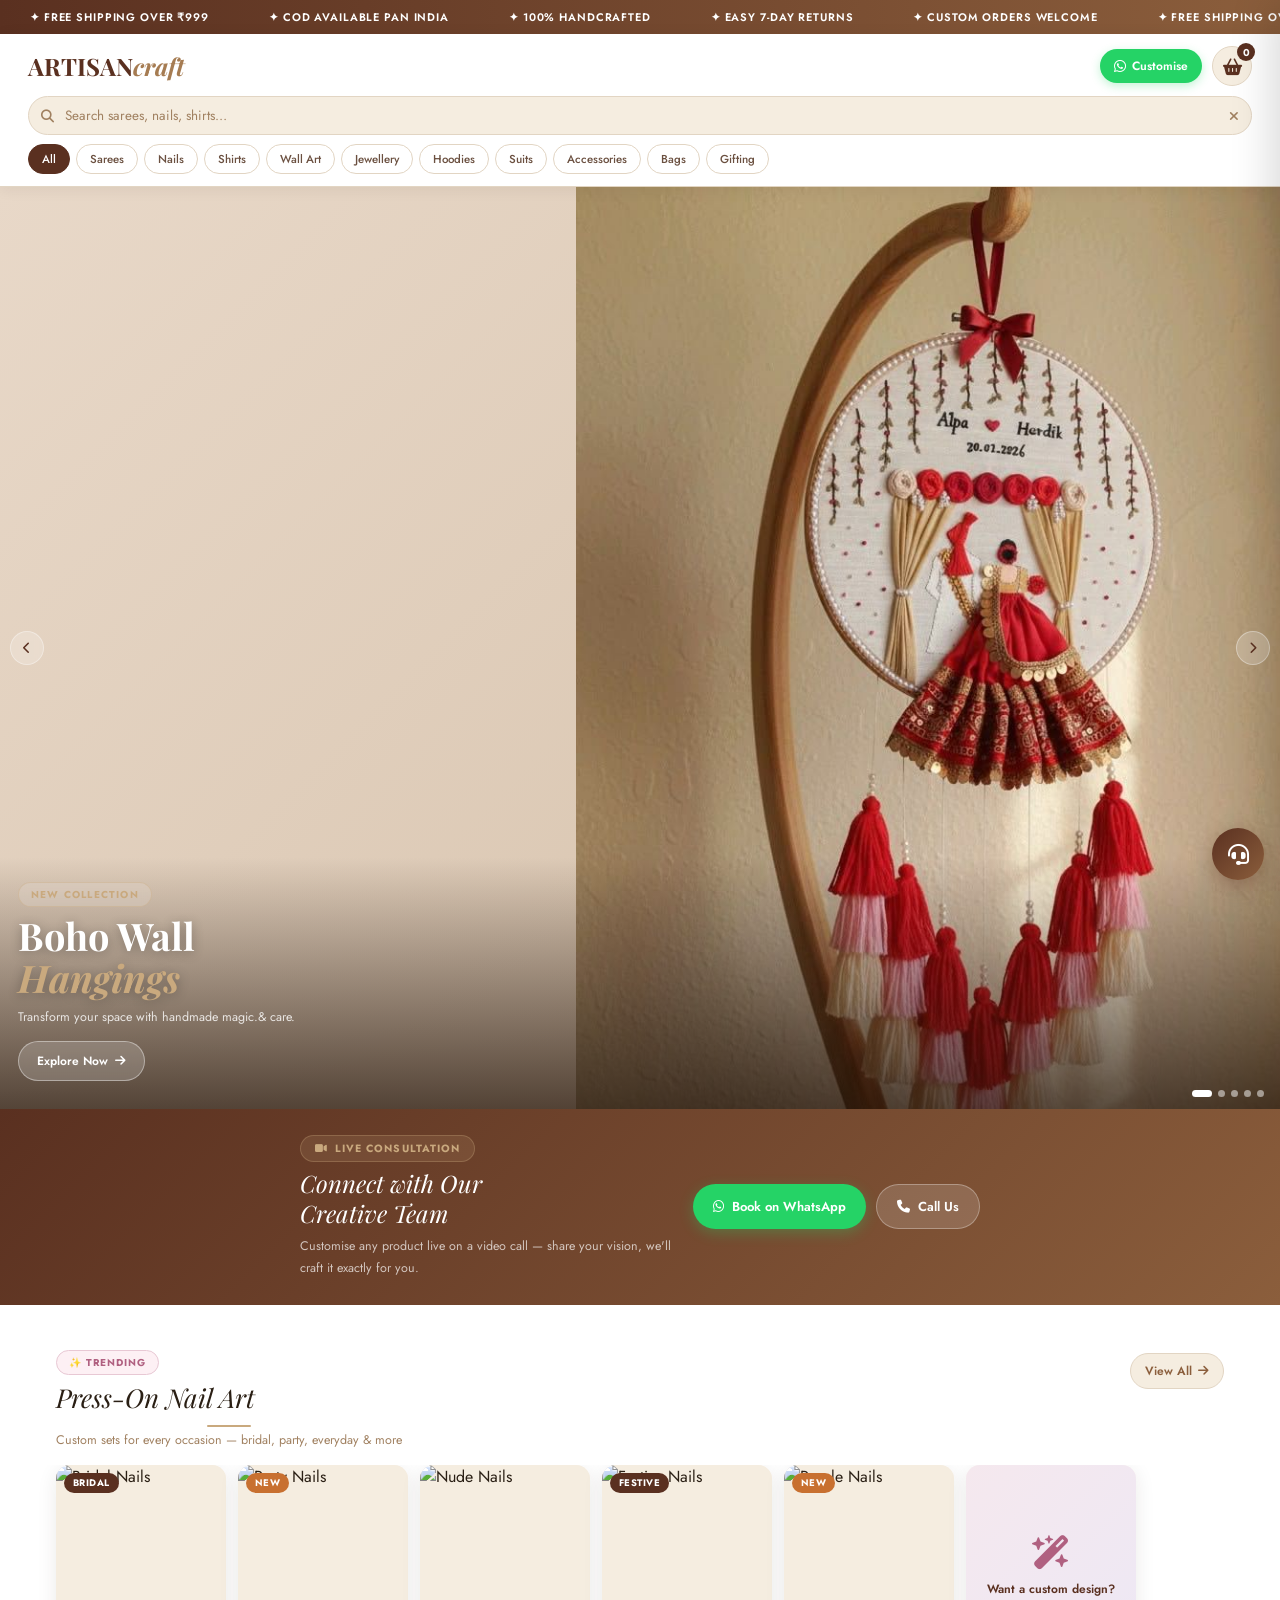
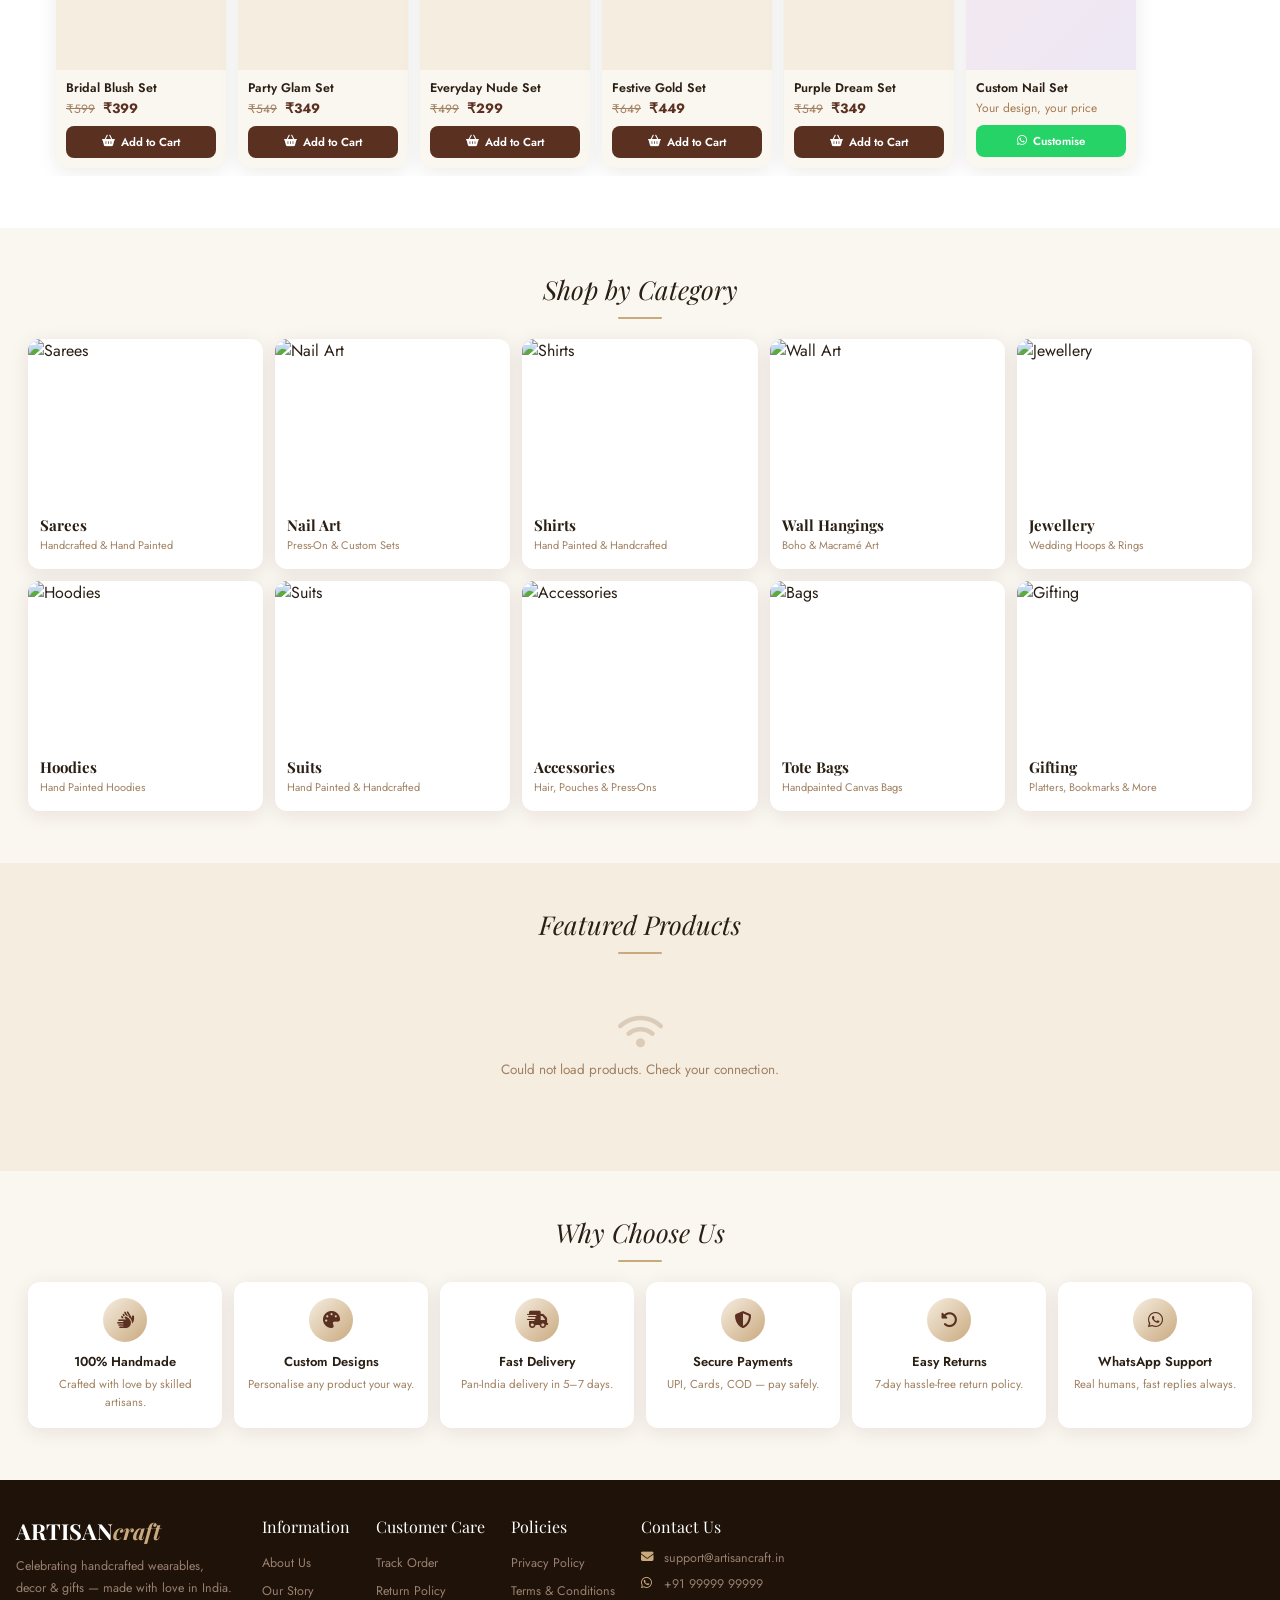
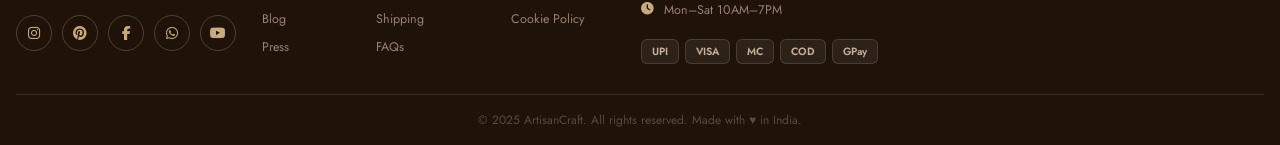
==== commit 9688280f: "Initial commit - ArtisanCraft Project" ====
--- a/index.html
+++ b/index.html
@@ -31,7 +31,7 @@
   <div class="hdr-top">
     <div class="logo">ARTISAN<em>craft</em></div>
     <div class="hdr-actions">
-      <a href="https://wa.me/919999999999?text=Hi!+I+want+to+customise+a+product" target="_blank" class="wa-btn">
+      <a href="https://wa.me/9162394-46372?text=Hi!+I+want+to+customise+a+product" target="_blank" class="wa-btn">
         <i class="fa-brands fa-whatsapp"></i> Customise
       </a>
       <button class="cart-btn" onclick="openCart()">
@@ -47,7 +47,8 @@
     <div class="sugg-box" id="suggBox"></div>
   </div>
   <div class="pill-row">
-    <button class="pill active" data-cat="all">All</button>
+  <div> 
+    <button class="pill active" data-cat="all">All</button></div>
     <button class="pill" data-cat="sarees">Sarees</button>
     <button class="pill" data-cat="nails">Nails</button>
     <button class="pill" data-cat="shirts">Shirts</button>
@@ -73,7 +74,7 @@
     <div class="cart-total">
       Total: <strong id="cartTotal">₹0</strong>
     </div>
-    <a href="https://wa.me/919999999999" target="_blank" class="cart-wa-btn" id="cartWaBtn">
+    <a href="https://wa.me/916239446372" target="_blank" class="cart-wa-btn" id="cartWaBtn">
       <i class="fa-brands fa-whatsapp"></i> Order via WhatsApp
     </a>
   </div>
@@ -86,60 +87,61 @@
     <div class="slide s1">
       <div class="slide-content">
         <span class="stag">New Collection</span>
-        <h1>Handcrafted<br/><em>Sarees</em></h1>
-        <p>Every thread tells a story — woven with love &amp; care.</p>
+        <h1>Boho Wall<br/><em>Hangings</em></h1>
+        <p>Transform your space with handmade magic.&amp; care.</p>
         <a href="category.html?cat=sarees" class="scta">Explore Now <i class="fa-solid fa-arrow-right"></i></a>
       </div>
       <div class="slide-img">
-        <img src="phone.jpeg" alt="Sarees"/>
+        <img src="slider1.jpeg" alt="Sarees"/>
       </div>
     </div>
 
     <div class="slide s2">
       <div class="slide-content">
         <span class="stag">Trending Now</span>
-        <h1>Press-On<br/><em>Nail Art</em></h1>
-        <p>Custom nails — bridal, party &amp; everyday glamour.</p>
+        <h1>Customised<br/><em>Love</em></h1>
+        <p>Every thread tells a story — woven with love  &amp; everyday glamour.</p>
         <a href="category.html?cat=nails" class="scta">Shop Nails <i class="fa-solid fa-arrow-right"></i></a>
       </div>
       <div class="slide-img">
-        <img src="phone.jpeg" alt="Nail Art"/>
+        <img src="slider5.jpeg" alt="Nail Art"/>
       </div>
     </div>
 
     <div class="slide s3">
       <div class="slide-content">
         <span class="stag">Bestseller</span>
-        <h1>Hand Painted<br/><em>Shirts</em></h1>
-        <p>Wear your art — one-of-a-kind wearable masterpieces.</p>
+        <h1>Press-On
+<br/><em>Nail Art</em></h1>
+        <p>Custom nails — bridal, party</p>
         <a href="category.html?cat=shirts" class="scta">Shop Now <i class="fa-solid fa-arrow-right"></i></a>
       </div>
       <div class="slide-img">
-        <img src="https://placehold.co/380x520/d0e8d8/203a28?text=Shirts&font=playfair" alt="Shirts"/>
+        <img src="slider2.jpeg" alt="Shirts"/>
       </div>
     </div>
 
     <div class="slide s4">
       <div class="slide-content">
         <span class="stag">Wall Art</span>
-        <h1>Boho Wall<br/><em>Hangings</em></h1>
-        <p>Transform your space with handmade magic.</p>
+        <h1>Pookie<br/><em>Clips</em></h1>
+        <p>Handcrafted Charms, Personalized for You.</p>
         <a href="category.html?cat=wall" class="scta">Discover <i class="fa-solid fa-arrow-right"></i></a>
       </div>
       <div class="slide-img">
-        <img src="https://placehold.co/380x520/ddd0e8/302050?text=Wall+Art&font=playfair" alt="Wall Art"/>
+        <img src="slider3.jpeg" alt="Wall Art"/>
       </div>
     </div>
 
     <div class="slide s5">
       <div class="slide-content">
         <span class="stag">Gifting Special</span>
-        <h1>Engagement<br/><em>Platters</em></h1>
-        <p>Make every moment unforgettable with custom platters.</p>
-        <a href="category.html?cat=gifting" class="scta">Order Now <i class="fa-solid fa-arrow-right"></i></a>
-      </div>
-      <div class="slide-img">
-        <img src="https://placehold.co/380x520/e8e0d0/3a3010?text=Platters&font=playfair" alt="Platters"/>
+        <h1>Define<br/><em>Your Device</em></h1>
+        <p>Carry Your Vibe in Your Pocket.</p>
+        <a href="slider4.jpeg" class="scta">Order Now <i class="fa-solid fa-arrow-right"></i></a>
+      </div>
+      <div class="slide-img">
+        <img src="phone.jpeg" alt="Platters"/>
       </div>
     </div>
 
@@ -158,8 +160,8 @@
       <p>Customise any product live on a video call — share your vision, we'll craft it exactly for you.</p>
     </div>
     <div class="vc-btns">
-      <a href="https://wa.me/919999999999?text=Hi!+I+want+to+book+a+VC" target="_blank" class="vc-wa"><i class="fa-brands fa-whatsapp"></i> Book on WhatsApp</a>
-      <a href="tel:+919999999999" class="vc-call"><i class="fa-solid fa-phone"></i> Call Us</a>
+      <a href="https://wa.me/916239446372?text=Hi!+I+want+to+book+a+VC" target="_blank" class="vc-wa"><i class="fa-brands fa-whatsapp"></i> Book on WhatsApp</a>
+      <a href="tel:+916239446372" class="vc-call"><i class="fa-solid fa-phone"></i> Call Us</a>
     </div>
   </div>
 </section>
@@ -236,7 +238,7 @@
       </div>
       <p class="nail-name">Custom Nail Set</p>
       <p class="nail-price" style="color:var(--gold-d)">Your design, your price</p>
-      <a href="https://wa.me/919999999999?text=Hi!+I+want+a+custom+nail+set" target="_blank" class="nail-atc wa-atc">
+      <a href="https://wa.me/916239446372?text=Hi!+I+want+a+custom+nail+set" target="_blank" class="nail-atc wa-atc">
         <i class="fa-brands fa-whatsapp"></i> Customise
       </a>
     </div>
@@ -324,7 +326,7 @@
         <a href="#"><i class="fa-brands fa-instagram"></i></a>
         <a href="#"><i class="fa-brands fa-pinterest"></i></a>
         <a href="#"><i class="fa-brands fa-facebook-f"></i></a>
-        <a href="https://wa.me/919999999999"><i class="fa-brands fa-whatsapp"></i></a>
+        <a href="https://wa.me/916239446372"><i class="fa-brands fa-whatsapp"></i></a>
         <a href="#"><i class="fa-brands fa-youtube"></i></a>
       </div>
     </div>
@@ -345,8 +347,8 @@
 <!-- FLOATING CARE -->
 <div class="float-wrap">
   <div class="care-menu" id="careMenu">
-    <a href="https://wa.me/919999999999" target="_blank" class="cm-item wa"><i class="fa-brands fa-whatsapp"></i><span>WhatsApp</span></a>
-    <a href="tel:+919999999999" class="cm-item call"><i class="fa-solid fa-phone"></i><span>Call</span></a>
+    <a href="https://wa.me/916239446372" target="_blank" class="cm-item wa"><i class="fa-brands fa-whatsapp"></i><span>WhatsApp</span></a>
+    <a href="tel:+916239446372" class="cm-item call"><i class="fa-solid fa-phone"></i><span>Call</span></a>
     <a href="mailto:support@artisancraft.in" class="cm-item mail"><i class="fa-solid fa-envelope"></i><span>Email</span></a>
   </div>
   <button class="float-btn" onclick="toggleCare()"><i class="fa-solid fa-headset" id="floatIco"></i></button>
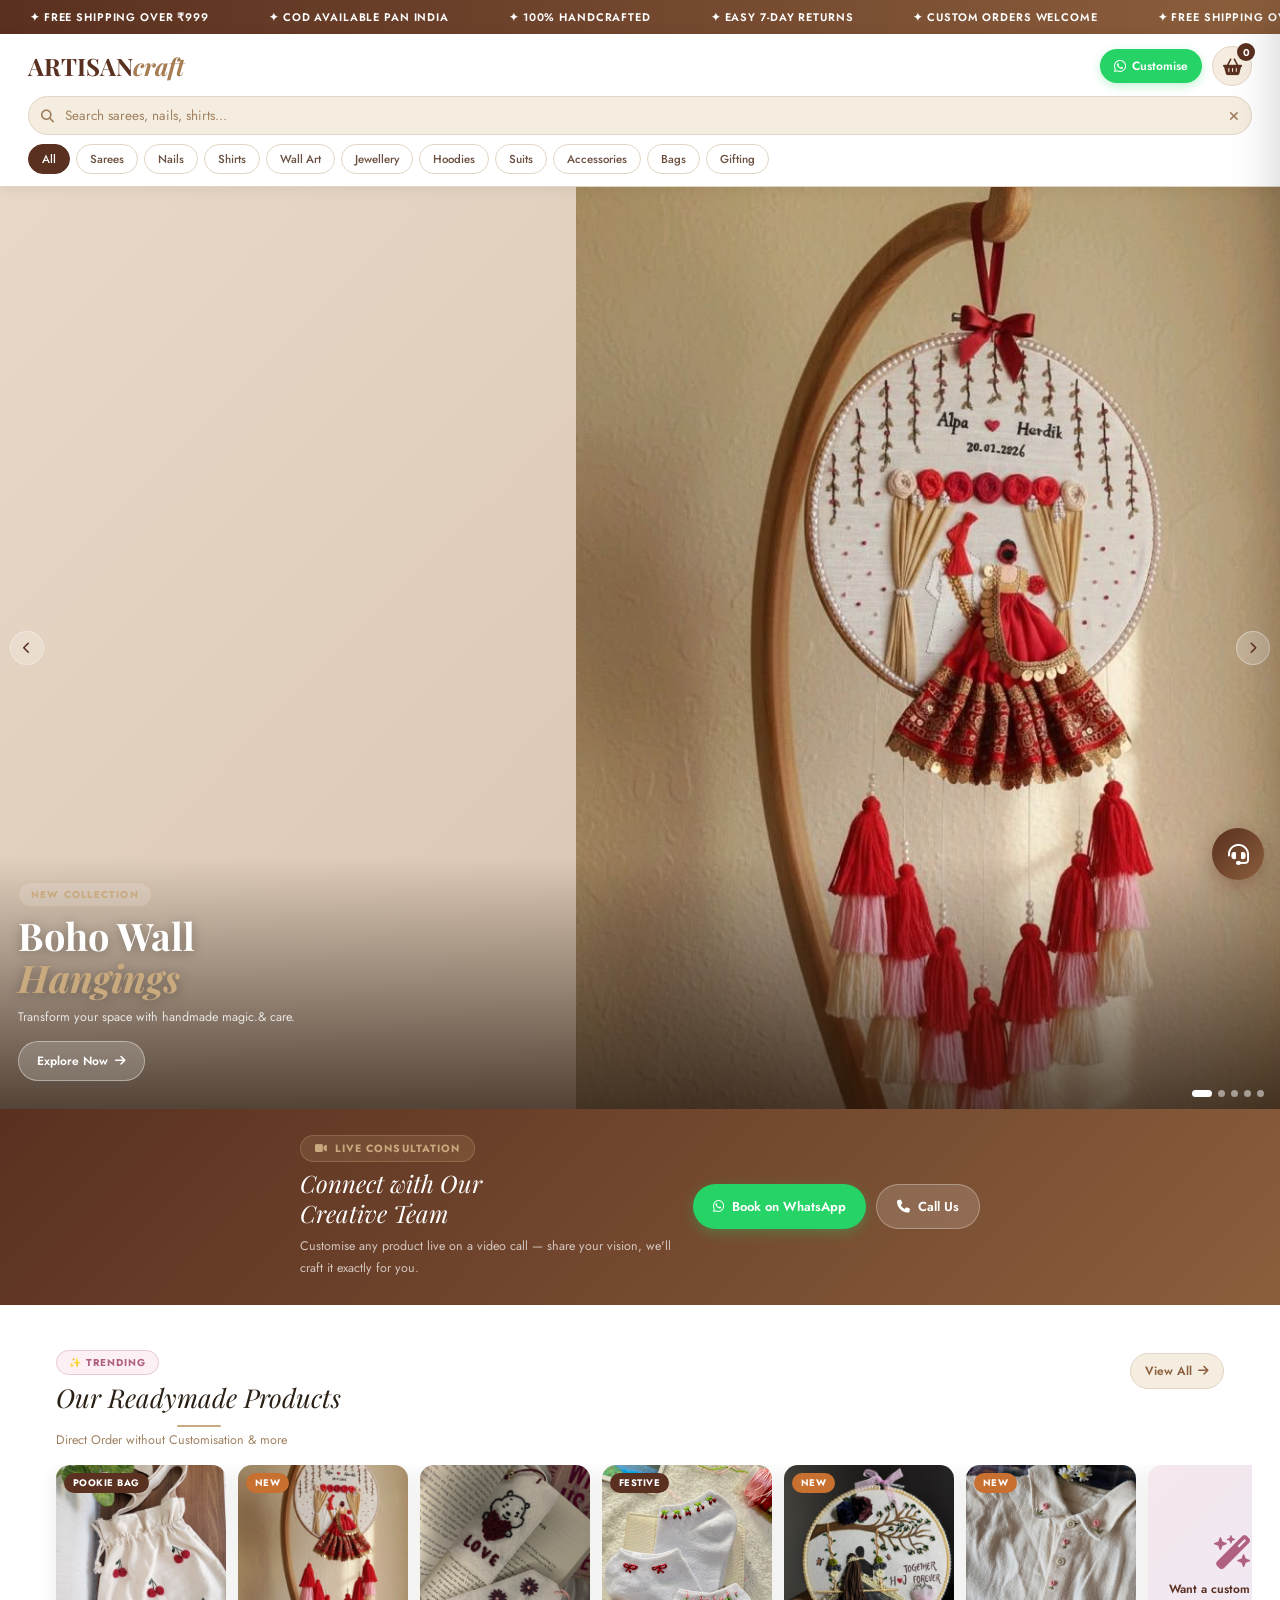
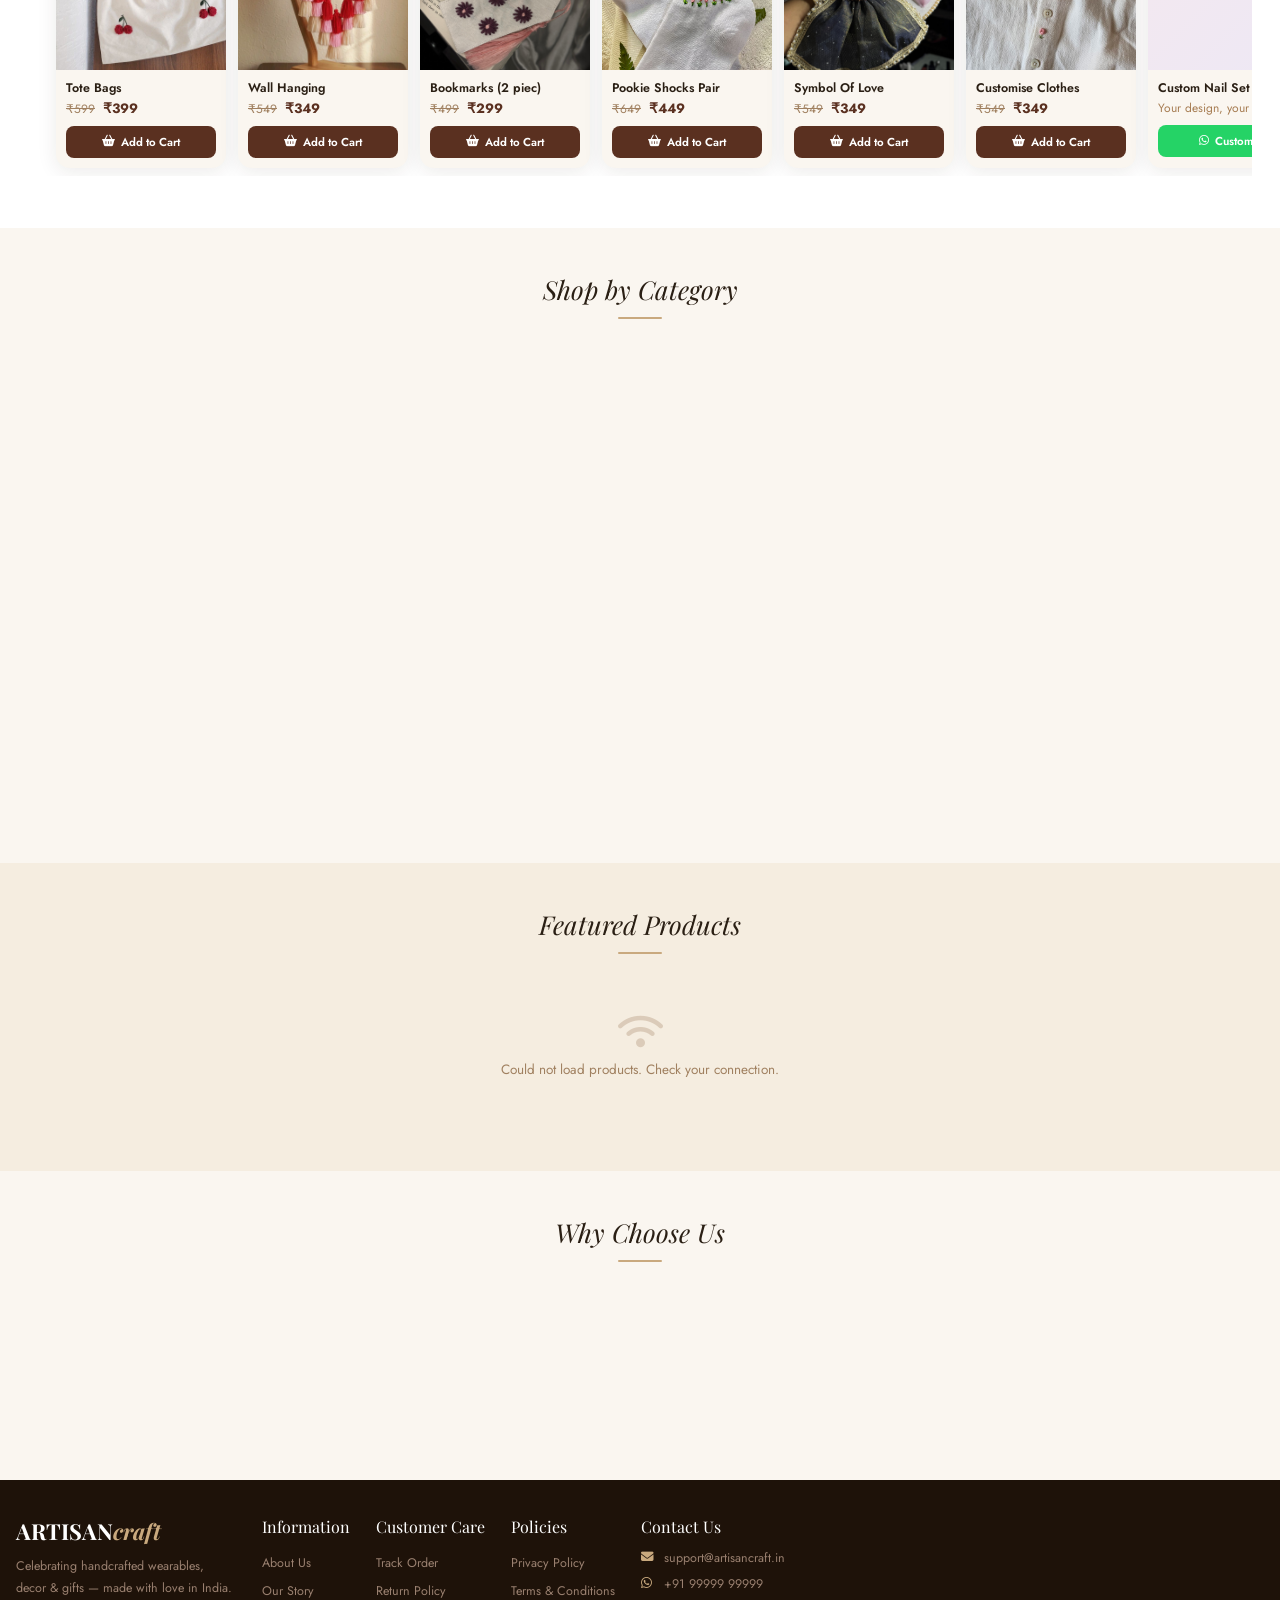
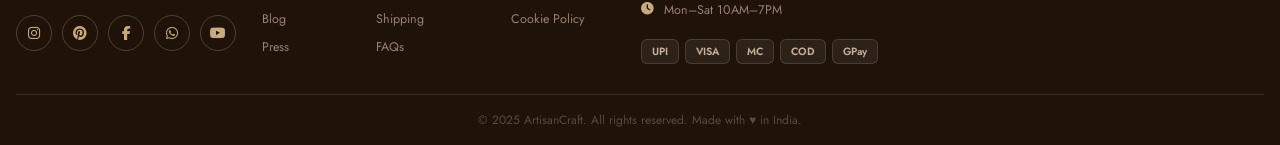
==== commit 32f71e10: "Updated index and cart system" ====
--- a/index.html
+++ b/index.html
@@ -171,18 +171,18 @@
   <div class="nail-hdr">
     <div>
       <span class="nail-tag">✨ Trending</span>
-      <h2 class="sec-h" style="text-align:left;margin-bottom:4px">Press-On Nail Art</h2>
-      <p class="nail-sub">Custom sets for every occasion — bridal, party, everyday &amp; more</p>
+      <h2 class="sec-h" style="text-align:left;margin-bottom:4px">Our Readymade Products</h2>
+      <p class="nail-sub">Direct Order without Customisation &amp; more</p>
     </div>
     <a href="category.html?cat=nails" class="viewall-btn">View All <i class="fa-solid fa-arrow-right"></i></a>
   </div>
   <div class="nail-scroll">
     <div class="nail-card">
       <div class="nail-img-wrap">
-        <img src="https://placehold.co/200x240/f0e0e8/5a2030?text=Bridal+Set&font=playfair" alt="Bridal Nails"/>
-        <span class="nbadge">Bridal</span>
-      </div>
-      <p class="nail-name">Bridal Blush Set</p>
+        <img src="trending1.jpeg" alt="Bridal Nails"/>
+        <span class="nbadge">Pookie Bag</span>
+      </div>
+      <p class="nail-name">Tote Bags</p>
       <p class="nail-price"><s>₹599</s> <strong>₹399</strong></p>
       <button class="nail-atc" onclick="addToCartQuick('Bridal Blush Set','399','nails','https://placehold.co/200x240/f0e0e8/5a2030?text=Bridal+Set','')">
         <i class="fa-solid fa-basket-shopping"></i> Add to Cart
@@ -190,10 +190,10 @@
     </div>
     <div class="nail-card">
       <div class="nail-img-wrap">
-        <img src="https://placehold.co/200x240/e0e8f0/203050?text=Party+Glam&font=playfair" alt="Party Nails"/>
+        <img src="slider1.jpeg" alt="Party Nails"/>
         <span class="nbadge new">New</span>
       </div>
-      <p class="nail-name">Party Glam Set</p>
+      <p class="nail-name">Wall Hanging</p>
       <p class="nail-price"><s>₹549</s> <strong>₹349</strong></p>
       <button class="nail-atc" onclick="addToCartQuick('Party Glam Set','349','nails','https://placehold.co/200x240/e0e8f0/203050?text=Party+Glam','')">
         <i class="fa-solid fa-basket-shopping"></i> Add to Cart
@@ -201,9 +201,9 @@
     </div>
     <div class="nail-card">
       <div class="nail-img-wrap">
-        <img src="https://placehold.co/200x240/e0f0e8/203820?text=Nude+Set&font=playfair" alt="Nude Nails"/>
-      </div>
-      <p class="nail-name">Everyday Nude Set</p>
+        <img src="trending2.jpeg" alt="Nude Nails"/>
+      </div>
+      <p class="nail-name">Bookmarks (2 piec)</p>
       <p class="nail-price"><s>₹499</s> <strong>₹299</strong></p>
       <button class="nail-atc" onclick="addToCartQuick('Everyday Nude Set','299','nails','https://placehold.co/200x240/e0f0e8/203820?text=Nude+Set','')">
         <i class="fa-solid fa-basket-shopping"></i> Add to Cart
@@ -211,10 +211,10 @@
     </div>
     <div class="nail-card">
       <div class="nail-img-wrap">
-        <img src="https://placehold.co/200x240/f0ece0/3a3010?text=Festive+Set&font=playfair" alt="Festive Nails"/>
+        <img src="trending3.jpeg" alt="Festive Nails"/>
         <span class="nbadge">Festive</span>
       </div>
-      <p class="nail-name">Festive Gold Set</p>
+      <p class="nail-name"> Pookie Shocks Pair</p>
       <p class="nail-price"><s>₹649</s> <strong>₹449</strong></p>
       <button class="nail-atc" onclick="addToCartQuick('Festive Gold Set','449','nails','https://placehold.co/200x240/f0ece0/3a3010?text=Festive+Set','')">
         <i class="fa-solid fa-basket-shopping"></i> Add to Cart
@@ -222,10 +222,21 @@
     </div>
     <div class="nail-card">
       <div class="nail-img-wrap">
-        <img src="https://placehold.co/200x240/ece0f0/302050?text=Purple+Dream&font=playfair" alt="Purple Nails"/>
+        <img src="slider4.jpeg" alt="Purple Nails"/>
         <span class="nbadge new">New</span>
       </div>
-      <p class="nail-name">Purple Dream Set</p>
+      <p class="nail-name">Symbol Of Love</p>
+      <p class="nail-price"><s>₹549</s> <strong>₹349</strong></p>
+      <button class="nail-atc" onclick="addToCartQuick('Purple Dream Set','349','nails','https://placehold.co/200x240/ece0f0/302050?text=Purple+Dream','')">
+        <i class="fa-solid fa-basket-shopping"></i> Add to Cart
+      </button>
+    </div>
+    <div class="nail-card">
+      <div class="nail-img-wrap">
+        <img src="trending4.jpeg" alt="Purple Nails"/>
+        <span class="nbadge new">New</span>
+      </div>
+      <p class="nail-name">Customise Clothes</p>
       <p class="nail-price"><s>₹549</s> <strong>₹349</strong></p>
       <button class="nail-atc" onclick="addToCartQuick('Purple Dream Set','349','nails','https://placehold.co/200x240/ece0f0/302050?text=Purple+Dream','')">
         <i class="fa-solid fa-basket-shopping"></i> Add to Cart
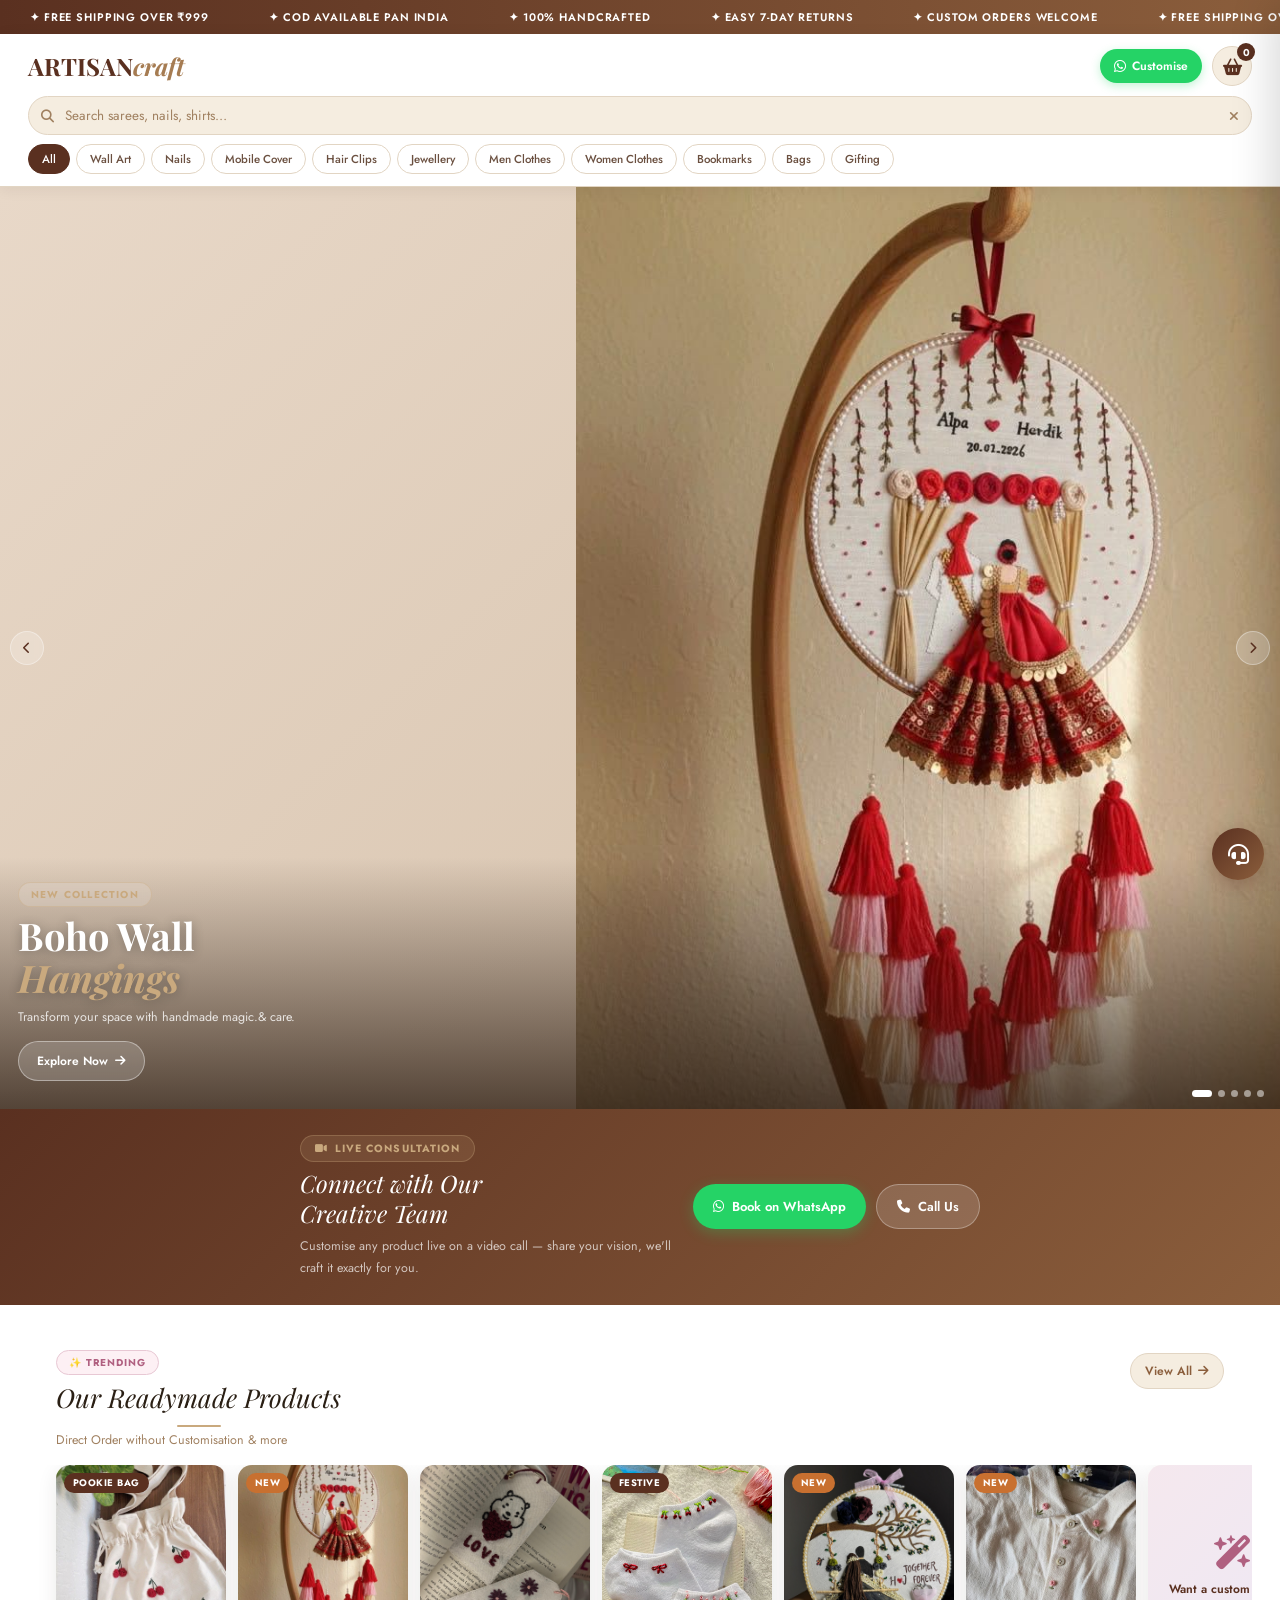
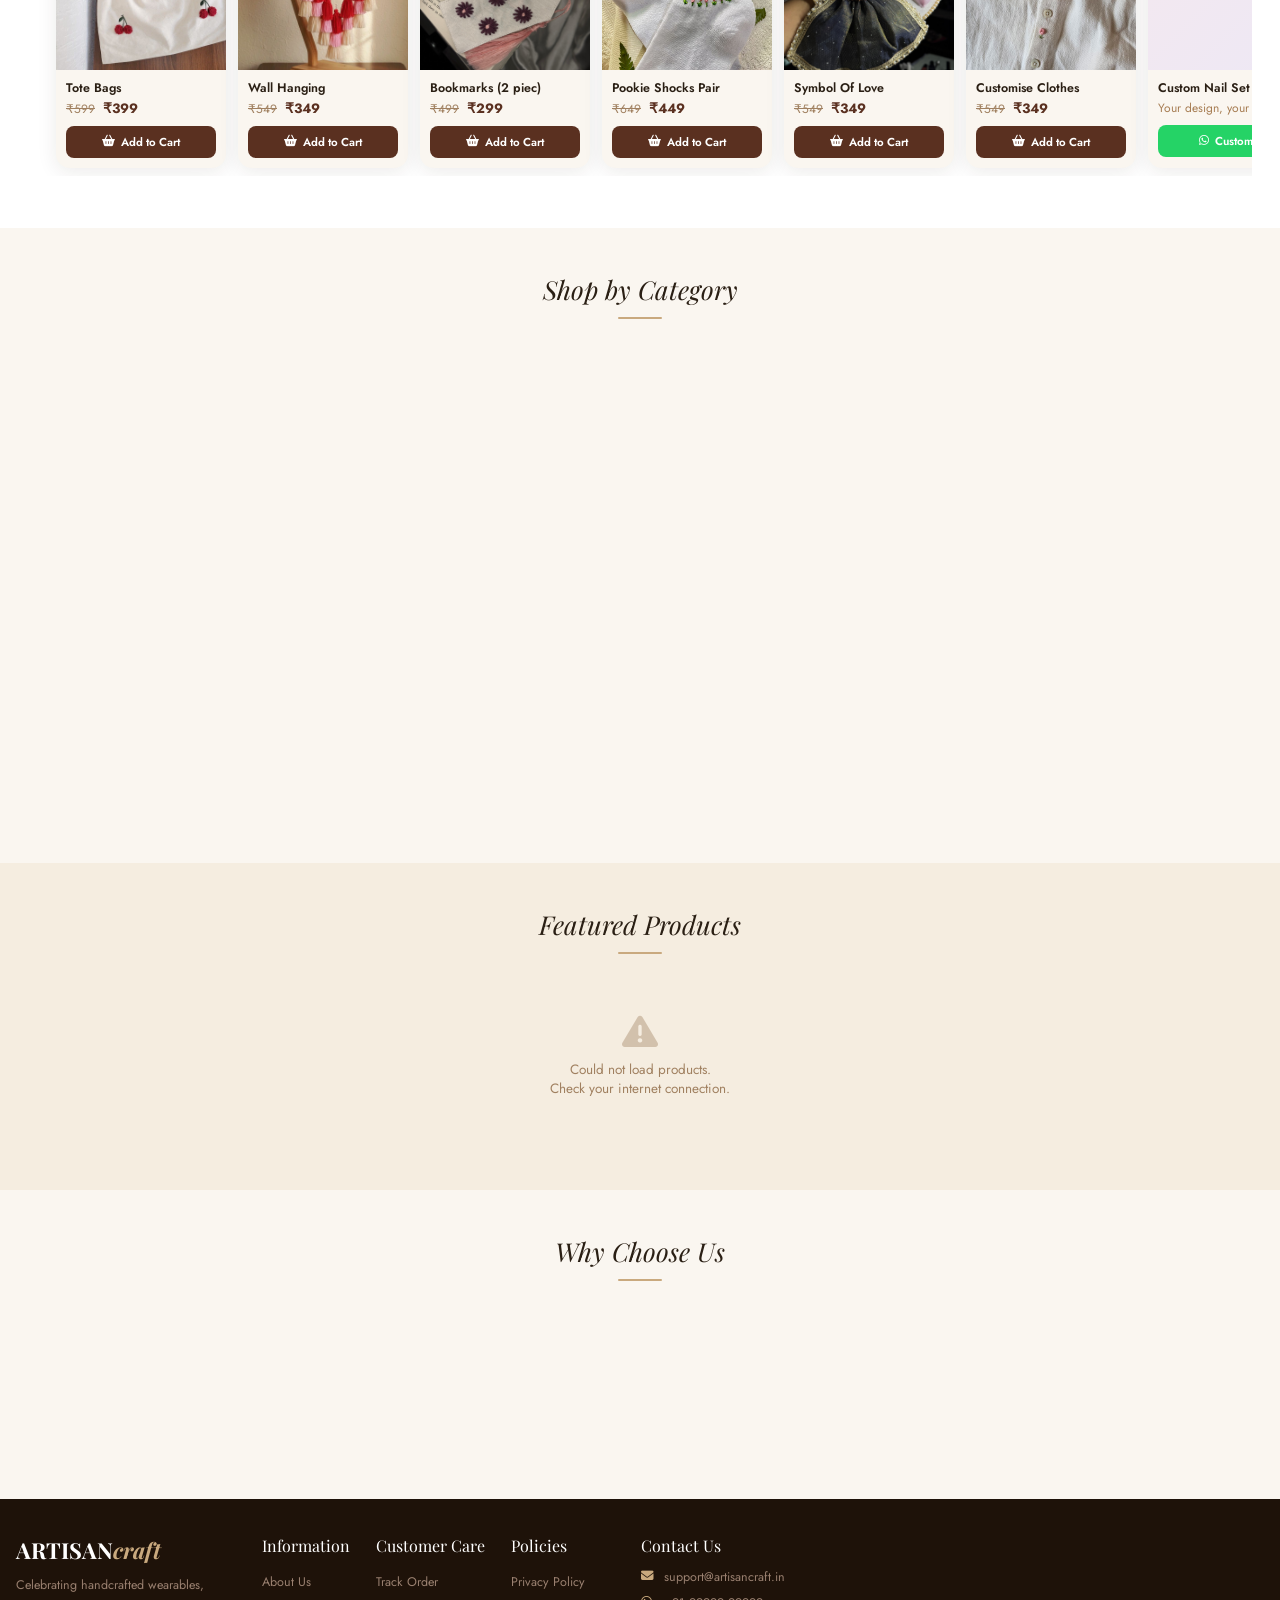
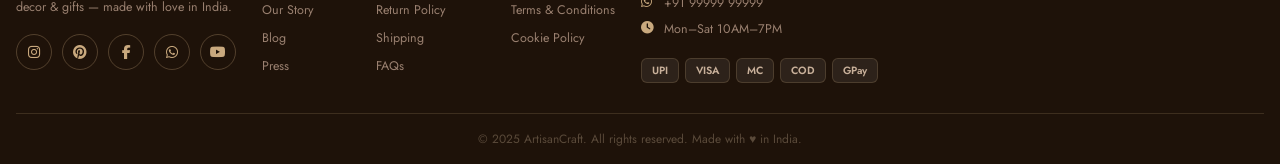
==== commit 7d3ec737: "test" ====
--- a/index.html
+++ b/index.html
@@ -49,14 +49,14 @@
   <div class="pill-row">
   <div> 
     <button class="pill active" data-cat="all">All</button></div>
-    <button class="pill" data-cat="sarees">Sarees</button>
+    <button class="pill" data-cat="sarees">Wall Art</button>
     <button class="pill" data-cat="nails">Nails</button>
-    <button class="pill" data-cat="shirts">Shirts</button>
-    <button class="pill" data-cat="wall">Wall Art</button>
+    <button class="pill" data-cat="shirts">Mobile Cover</button>
+    <button class="pill" data-cat="wall">Hair Clips</button>
     <button class="pill" data-cat="jewellery">Jewellery</button>
-    <button class="pill" data-cat="hoodies">Hoodies</button>
-    <button class="pill" data-cat="suits">Suits</button>
-    <button class="pill" data-cat="accessories">Accessories</button>
+    <button class="pill" data-cat="hoodies">Men Clothes</button>
+    <button class="pill" data-cat="suits">Women Clothes</button>
+    <button class="pill" data-cat="accessories">Bookmarks</button>
     <button class="pill" data-cat="bags">Bags</button>
     <button class="pill" data-cat="gifting">Gifting</button>
   </div>
@@ -260,44 +260,44 @@
 <section class="sec" id="catSection">
   <h2 class="sec-h">Shop by Category</h2>
   <div class="cat-grid" id="catGrid">
-    <a href="category.html?cat=sarees" class="cat-card" data-cat="sarees">
-      <div class="cat-img"><img src="https://placehold.co/260x300/e8d8c8/5a3020?text=Sarees&font=playfair" alt="Sarees"/></div>
-      <div class="cat-lbl"><h3>Sarees</h3><p>Handcrafted &amp; Hand Painted</p><span class="ccount" data-key="sarees"></span></div>
+    <a href="wall.html" class="cat-card" data-cat="sarees">
+      <div class="cat-img"><img src="wa.jpeg" alt="Sarees"/></div>
+      <div class="cat-lbl"><h3>Wall Hanging</h3><p>Handcrafted &amp; Love Symbol</p><span class="ccount" data-key="sarees"></span></div>
     </a>
     <a href="category.html?cat=nails" class="cat-card" data-cat="nails">
-      <div class="cat-img"><img src="https://placehold.co/260x300/e8d0d8/5a2030?text=Nail+Art&font=playfair" alt="Nail Art"/></div>
+      <div class="cat-img"><img src="n.jpeg" alt="Nail Art"/></div>
       <div class="cat-lbl"><h3>Nail Art</h3><p>Press-On &amp; Custom Sets</p><span class="ccount" data-key="nails"></span></div>
     </a>
     <a href="category.html?cat=shirts" class="cat-card" data-cat="shirts">
-      <div class="cat-img"><img src="https://placehold.co/260x300/d0e8d8/203a28?text=Shirts&font=playfair" alt="Shirts"/></div>
-      <div class="cat-lbl"><h3>Shirts</h3><p>Hand Painted &amp; Handcrafted</p><span class="ccount" data-key="shirts"></span></div>
+      <div class="cat-img"><img src="cover.jpeg" alt="Shirts"/></div>
+      <div class="cat-lbl"><h3>Mobile Covers</h3><p>Hand Painted &amp; Handcrafted</p><span class="ccount" data-key="shirts"></span></div>
     </a>
     <a href="category.html?cat=wall" class="cat-card" data-cat="wall">
-      <div class="cat-img"><img src="https://placehold.co/260x300/ddd0e8/302050?text=Wall+Art&font=playfair" alt="Wall Art"/></div>
-      <div class="cat-lbl"><h3>Wall Hangings</h3><p>Boho &amp; Macramé Art</p><span class="ccount" data-key="wall"></span></div>
+      <div class="cat-img"><img src="trending1.jpeg" alt="Wall Art"/></div>
+      <div class="cat-lbl"><h3>Pookie Bags</h3><p>Boho &amp; Gift your love</p><span class="ccount" data-key="wall"></span></div>
     </a>
     <a href="category.html?cat=jewellery" class="cat-card" data-cat="jewellery">
-      <div class="cat-img"><img src="https://placehold.co/260x300/e8e4d0/3a3010?text=Jewellery&font=playfair" alt="Jewellery"/></div>
+      <div class="cat-img"><img src="jewellary.jpeg" alt="Jewellery"/></div>
       <div class="cat-lbl"><h3>Jewellery</h3><p>Wedding Hoops &amp; Rings</p><span class="ccount" data-key="jewellery"></span></div>
     </a>
     <a href="category.html?cat=hoodies" class="cat-card" data-cat="hoodies">
-      <div class="cat-img"><img src="https://placehold.co/260x300/d0dce8/203040?text=Hoodies&font=playfair" alt="Hoodies"/></div>
-      <div class="cat-lbl"><h3>Hoodies</h3><p>Hand Painted Hoodies</p><span class="ccount" data-key="hoodies"></span></div>
+      <div class="cat-img"><img src="women.jpeg" alt="Hoodies"/></div>
+      <div class="cat-lbl"><h3>Women Styling</h3><p>Sarees Suits</p><span class="ccount" data-key="hoodies"></span></div>
     </a>
     <a href="category.html?cat=suits" class="cat-card" data-cat="suits">
-      <div class="cat-img"><img src="https://placehold.co/260x300/e8e0d8/3a2a18?text=Suits&font=playfair" alt="Suits"/></div>
-      <div class="cat-lbl"><h3>Suits</h3><p>Hand Painted &amp; Handcrafted</p><span class="ccount" data-key="suits"></span></div>
+      <div class="cat-img"><img src="trending4.jpeg" alt="Suits"/></div>
+      <div class="cat-lbl"><h3>Men Styling</h3><p>Shirts &amp; Suits</p><span class="ccount" data-key="suits"></span></div>
     </a>
     <a href="category.html?cat=accessories" class="cat-card" data-cat="accessories">
-      <div class="cat-img"><img src="https://placehold.co/260x300/d8e8e0/203028?text=Accessories&font=playfair" alt="Accessories"/></div>
-      <div class="cat-lbl"><h3>Accessories</h3><p>Hair, Pouches &amp; Press-Ons</p><span class="ccount" data-key="accessories"></span></div>
+      <div class="cat-img"><img src="hair.jpeg" alt="Accessories"/></div>
+      <div class="cat-lbl"><h3>Hair Accessories</h3><p>Hair, Pouches &amp; Press-Ons</p><span class="ccount" data-key="accessories"></span></div>
     </a>
     <a href="category.html?cat=bags" class="cat-card" data-cat="bags">
-      <div class="cat-img"><img src="https://placehold.co/260x300/e8dcd0/3a2818?text=Tote+Bags&font=playfair" alt="Bags"/></div>
-      <div class="cat-lbl"><h3>Tote Bags</h3><p>Handpainted Canvas Bags</p><span class="ccount" data-key="bags"></span></div>
+      <div class="cat-img"><img src="book.jpeg" alt="Bags"/></div>
+      <div class="cat-lbl"><h3>Bookmarks</h3><p>Handcrafted cover</p><span class="ccount" data-key="bags"></span></div>
     </a>
     <a href="category.html?cat=gifting" class="cat-card" data-cat="gifting">
-      <div class="cat-img"><img src="https://placehold.co/260x300/e8d8d8/3a1818?text=Gifting&font=playfair" alt="Gifting"/></div>
+      <div class="cat-img"><img src="gift.jpeg" alt="Gifting"/></div>
       <div class="cat-lbl"><h3>Gifting</h3><p>Platters, Bookmarks &amp; More</p><span class="ccount" data-key="gifting"></span></div>
     </a>
   </div>
